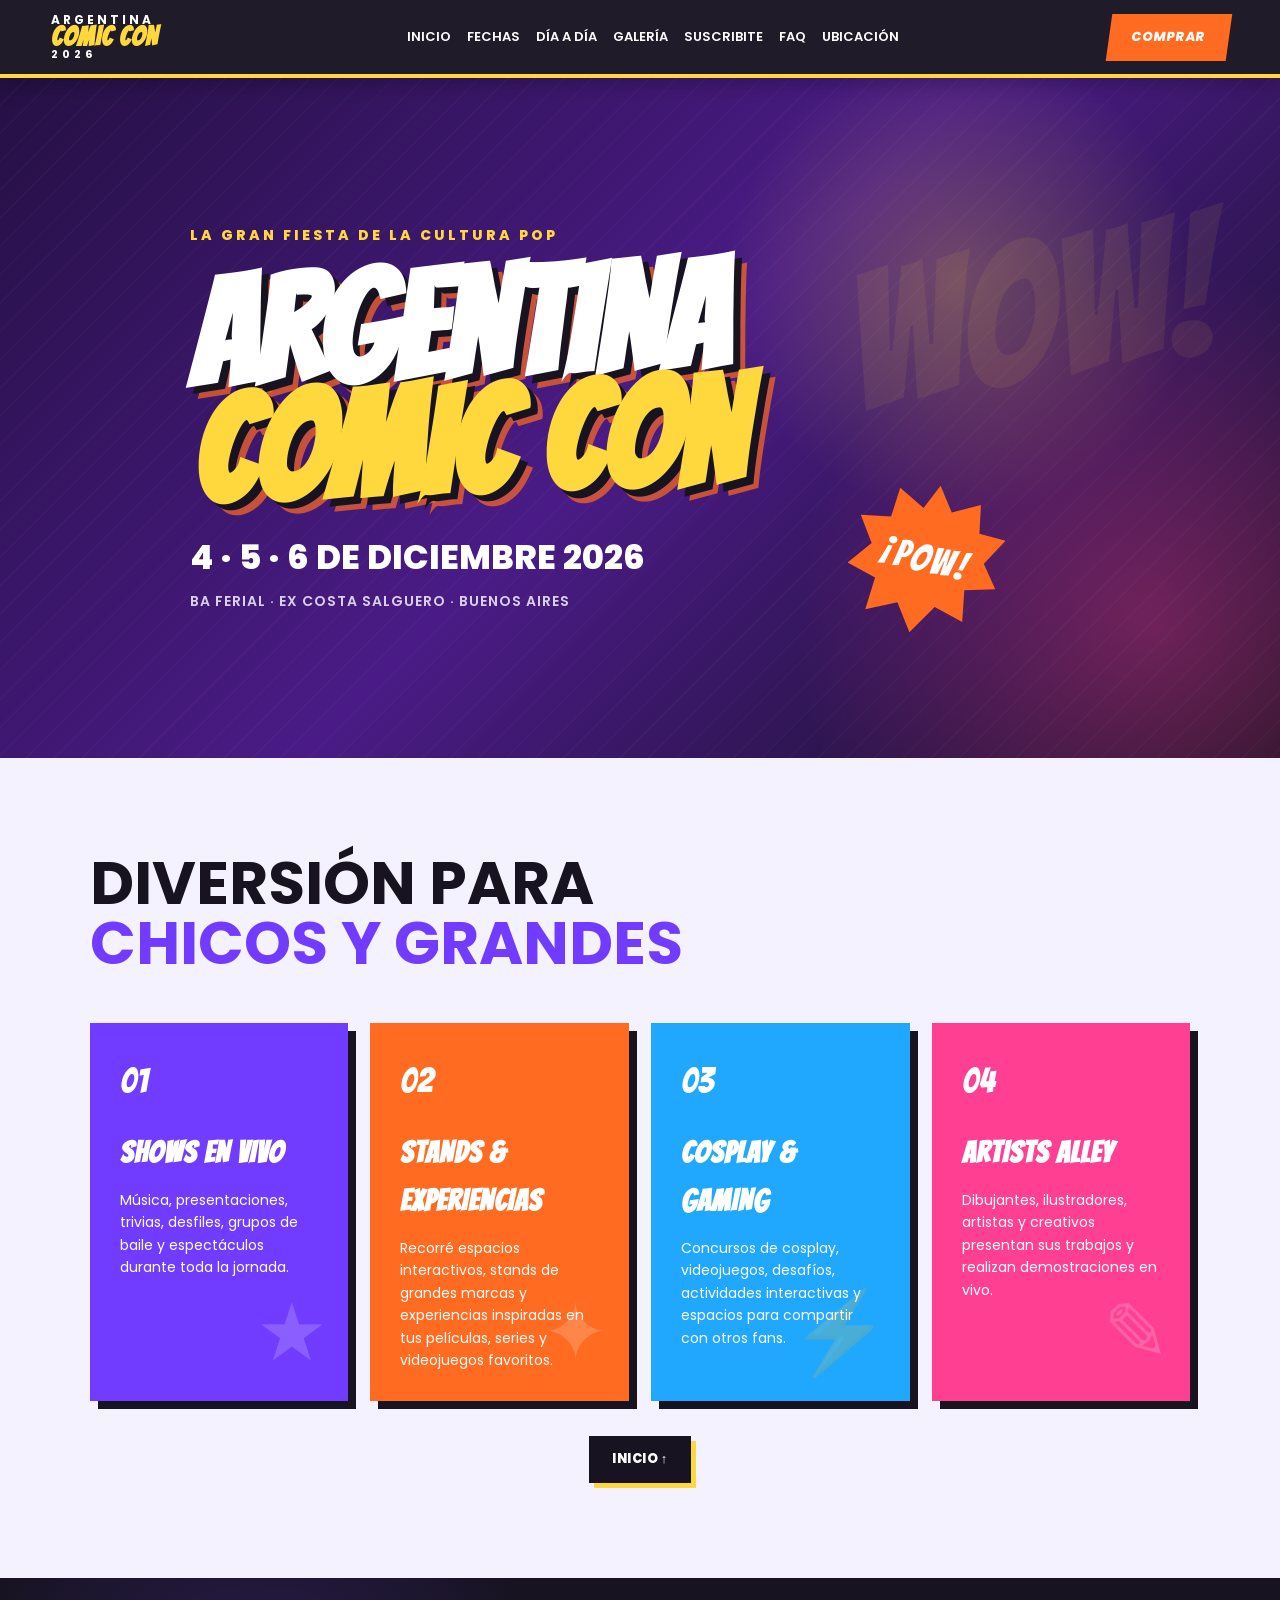
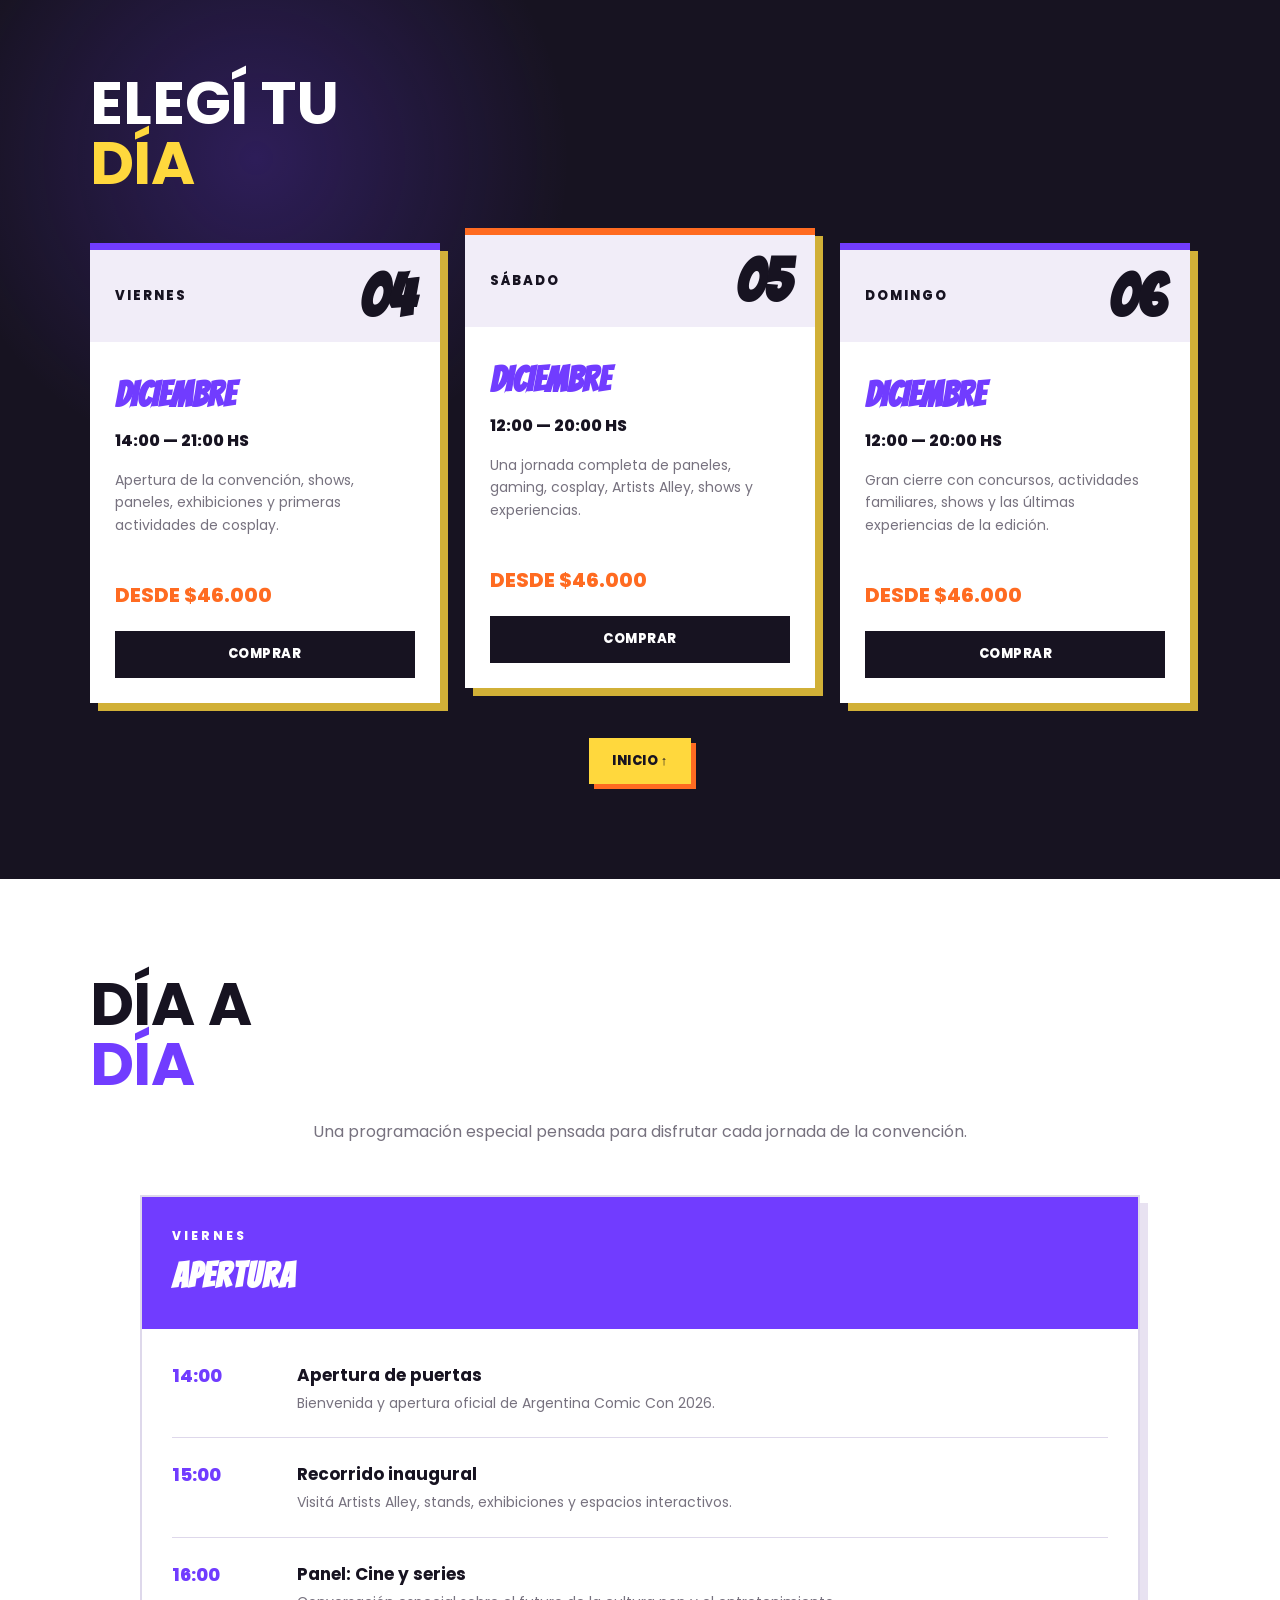
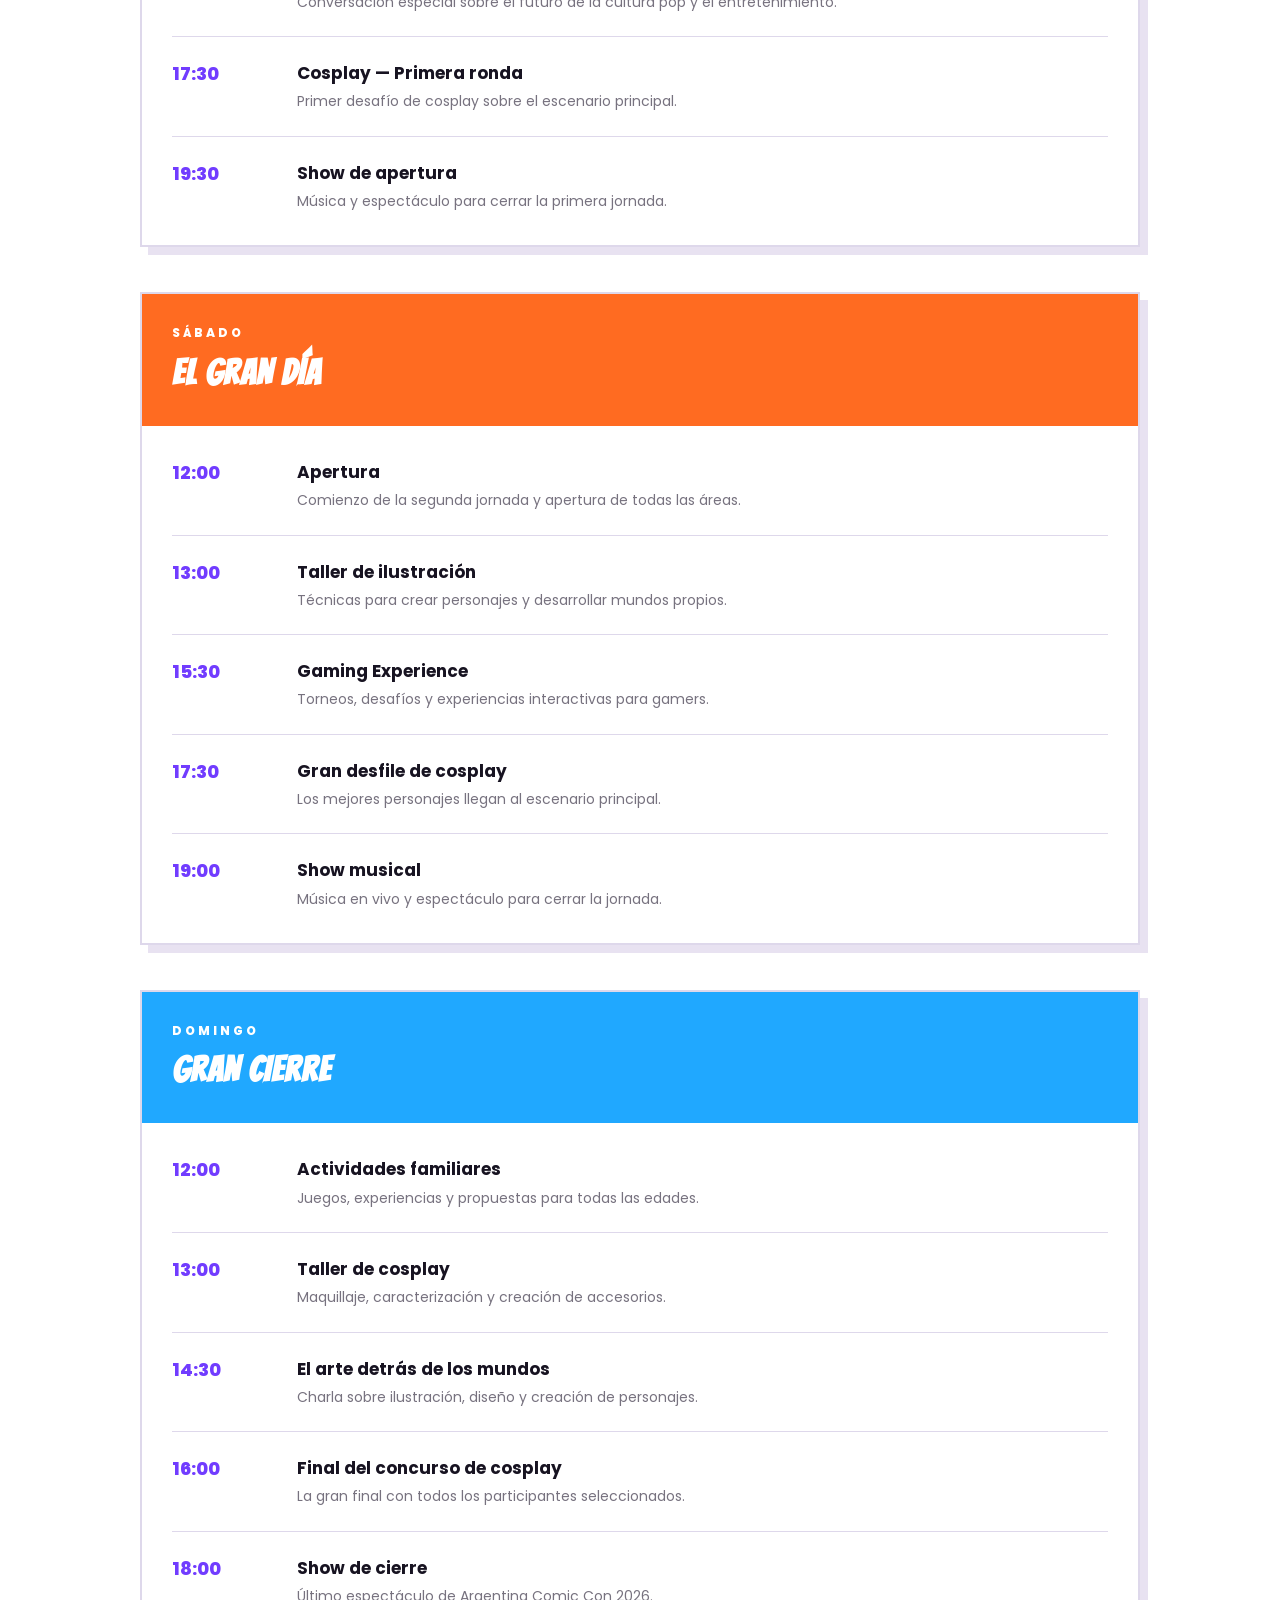
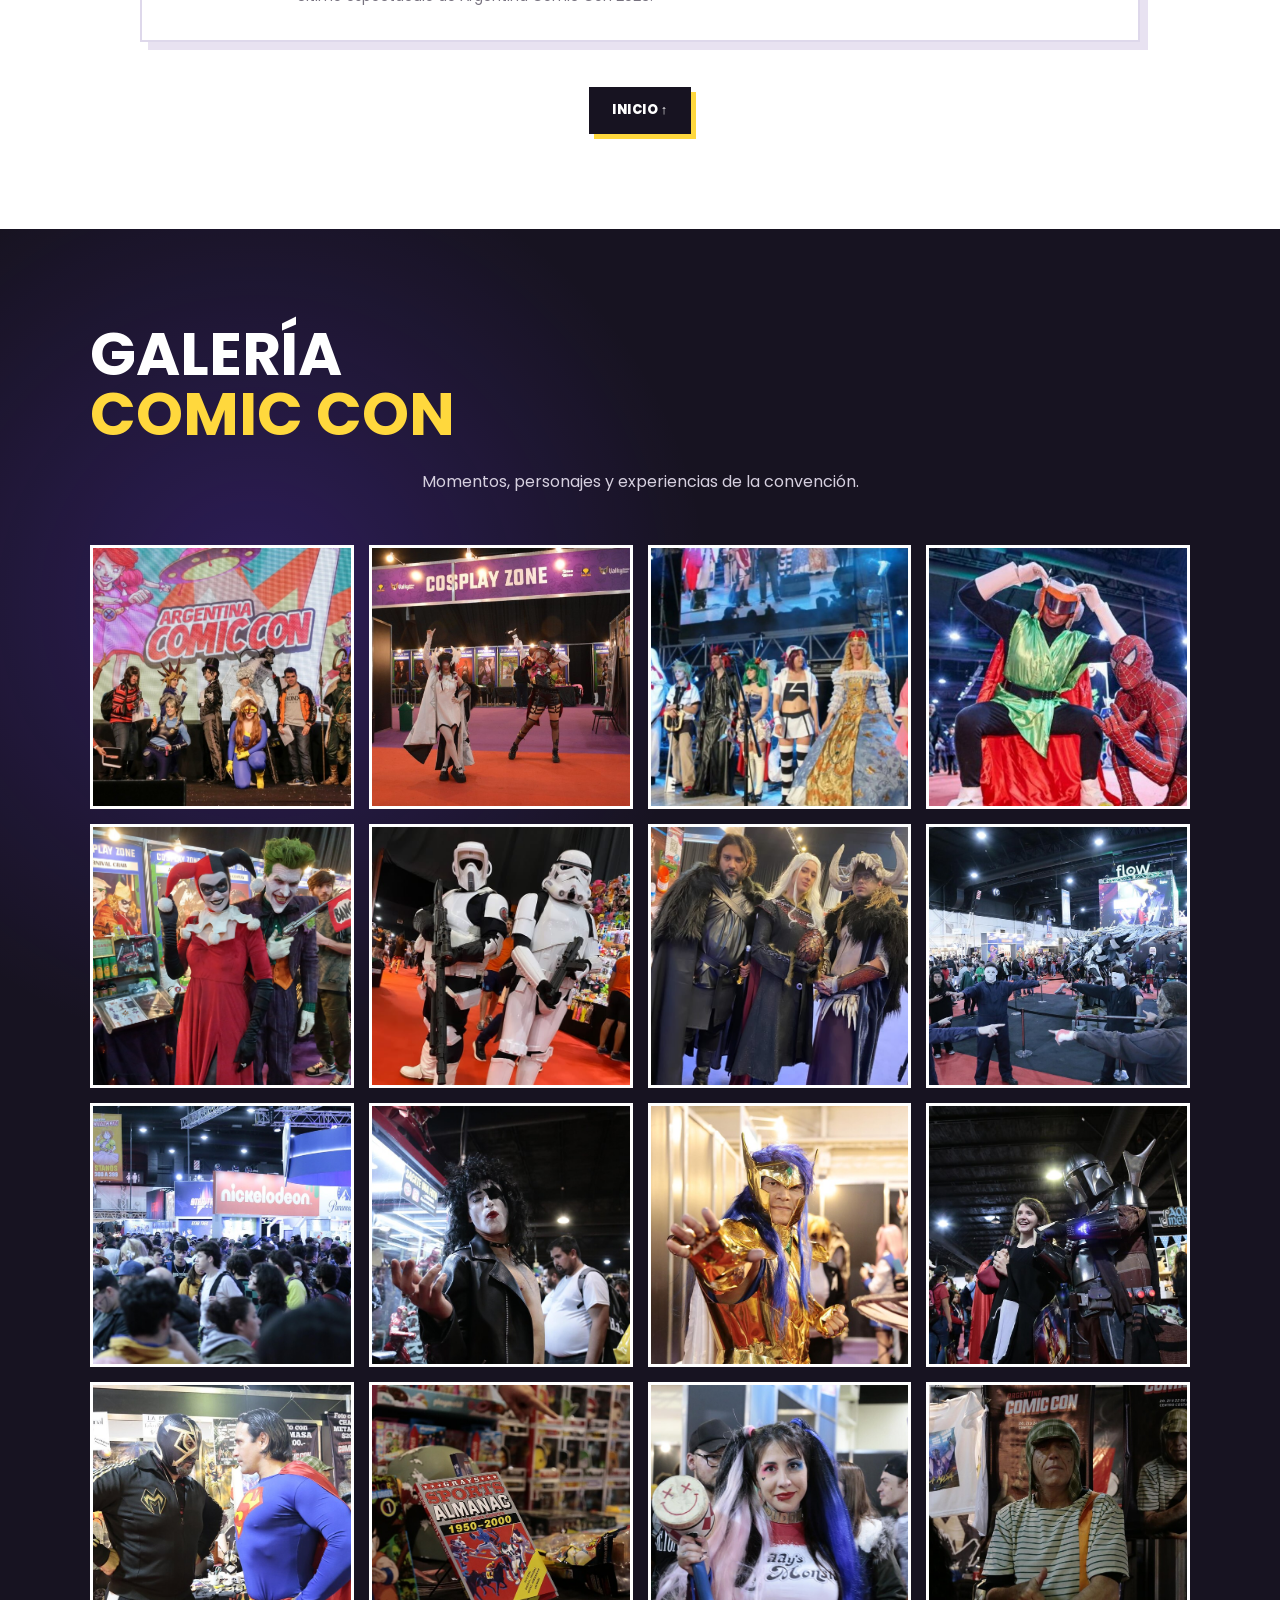
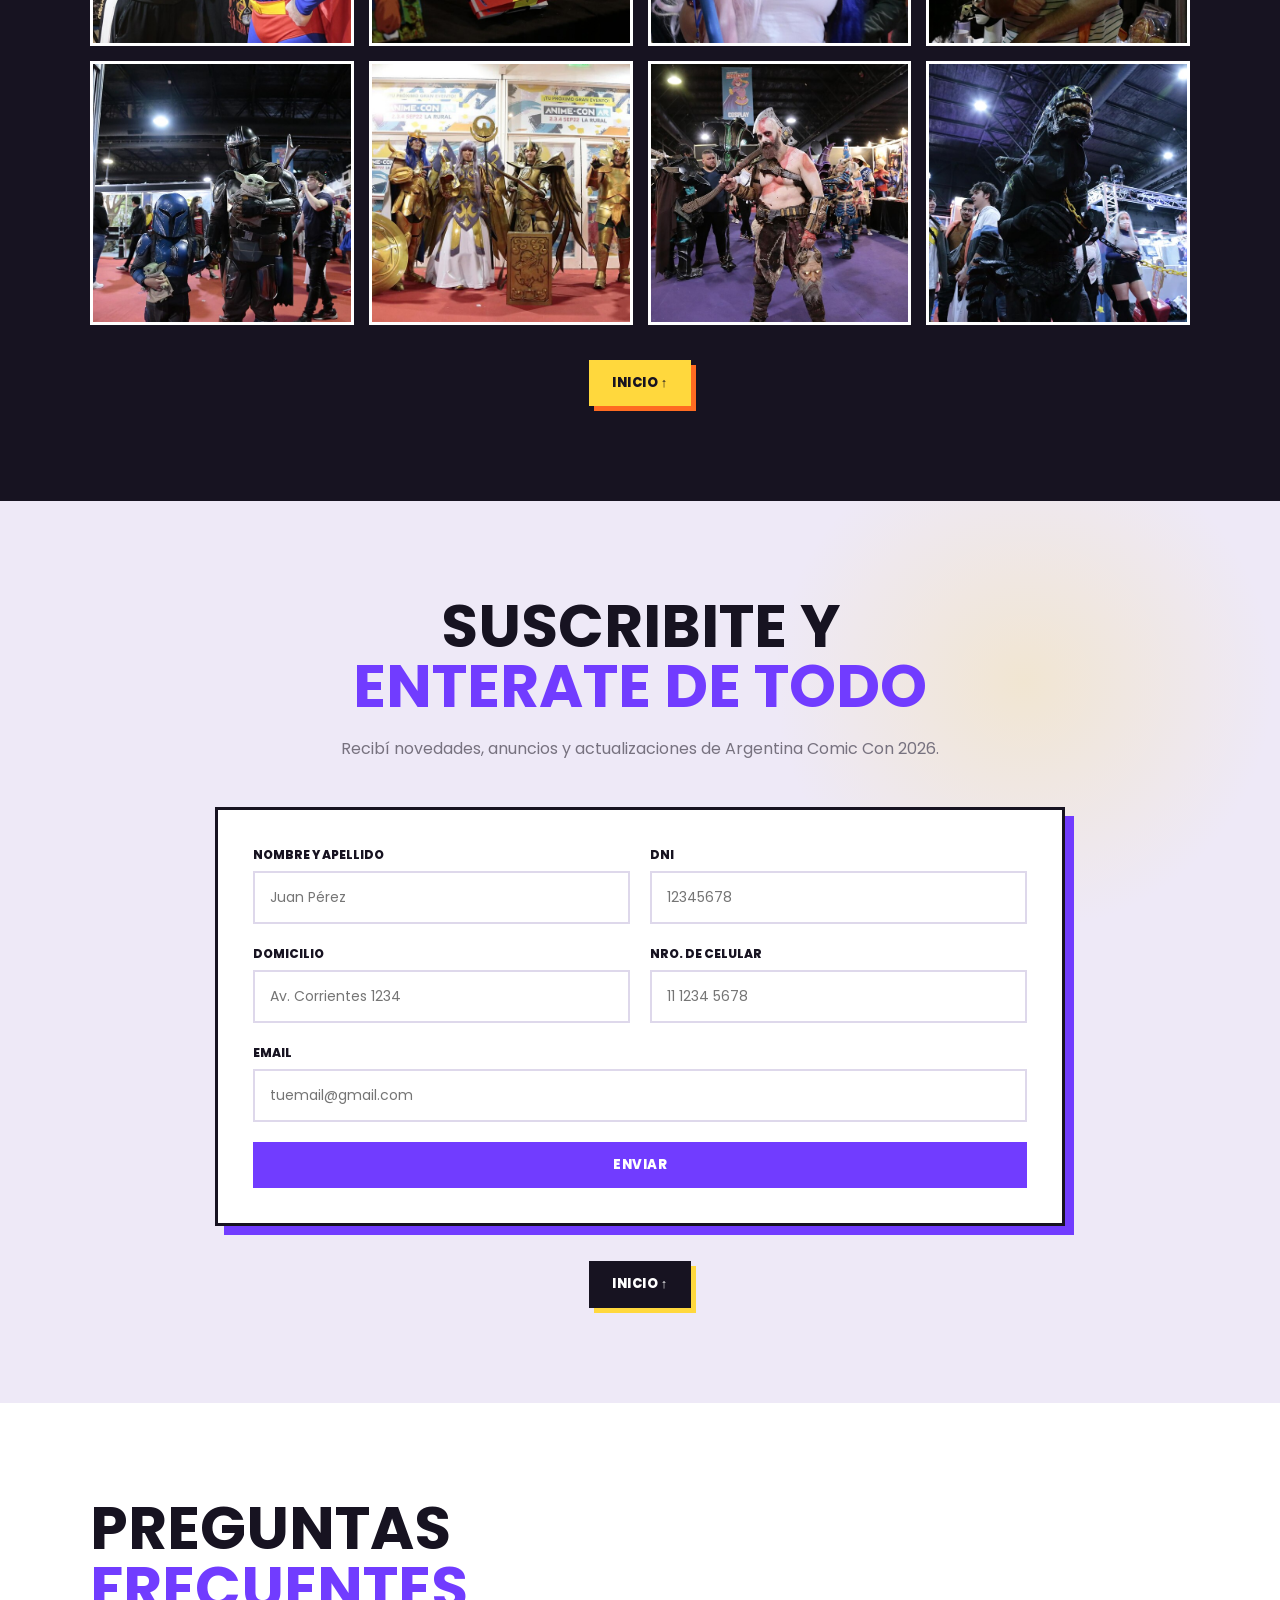
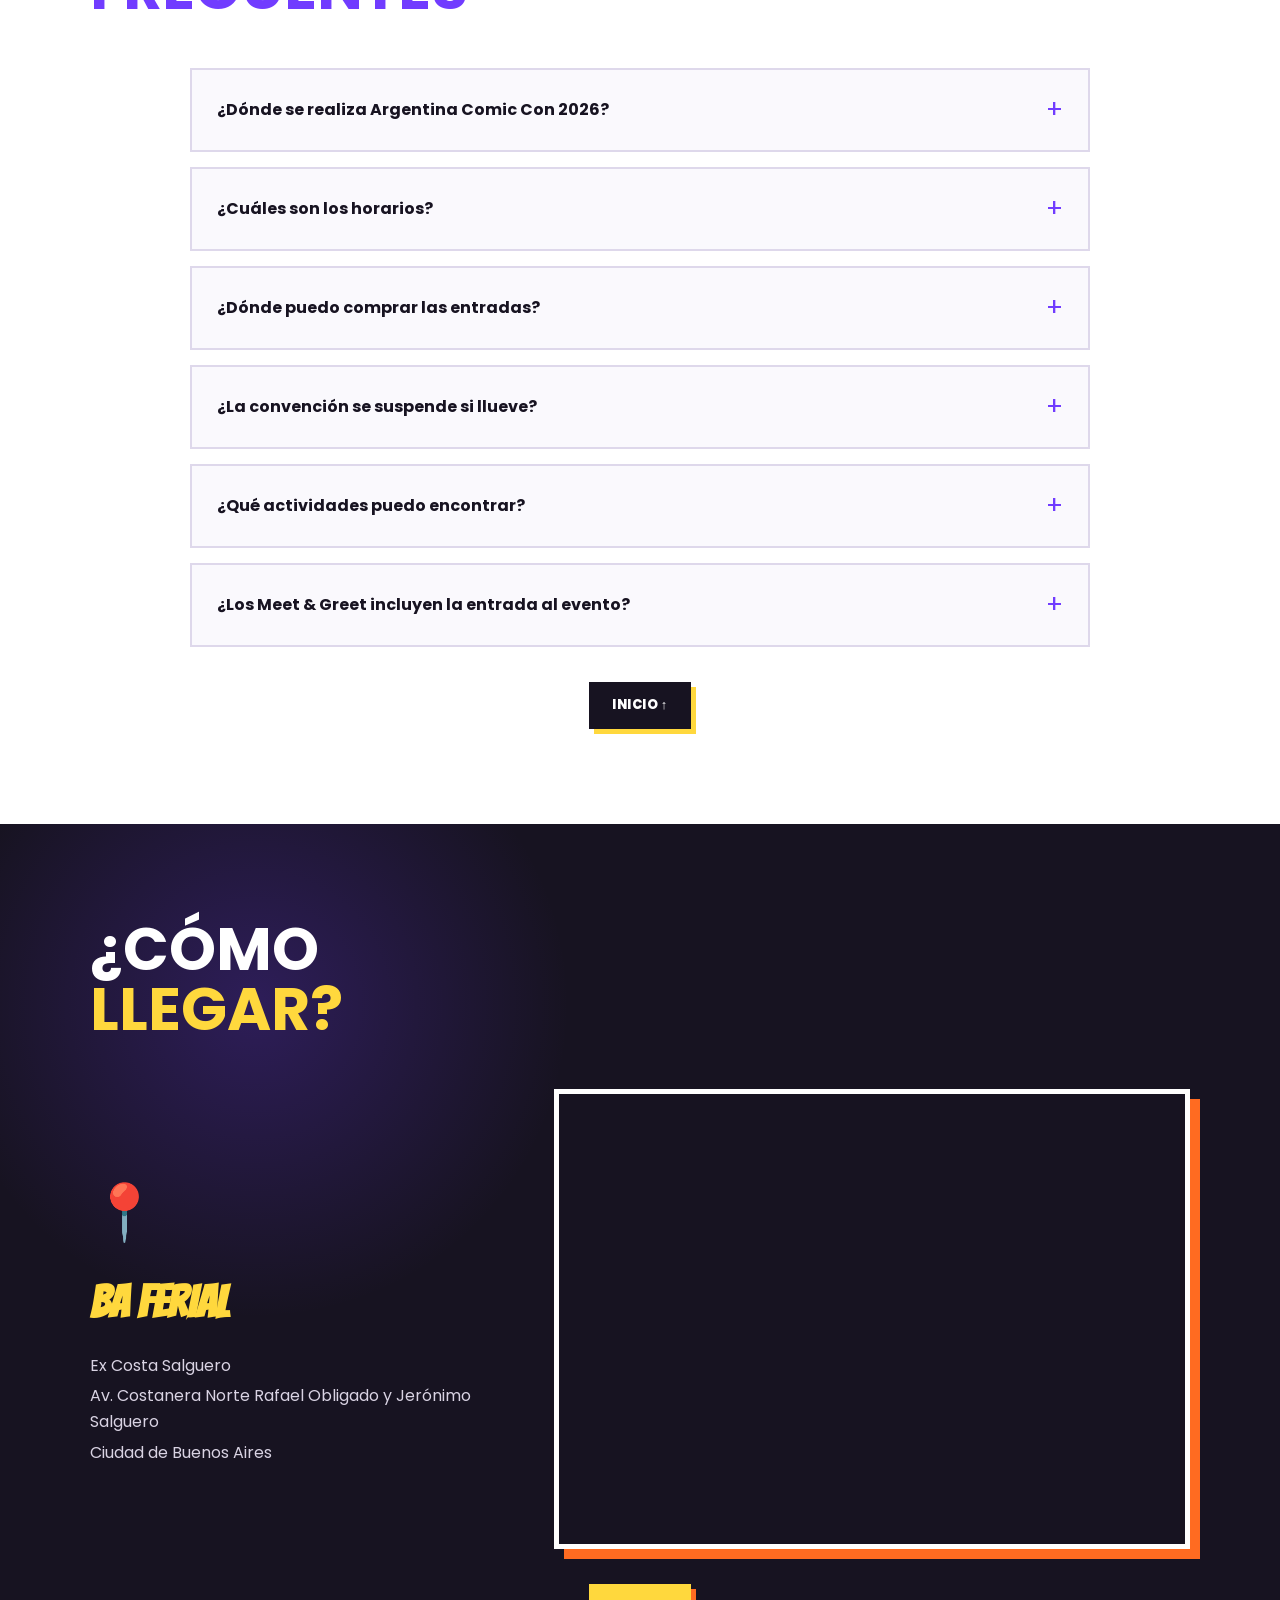
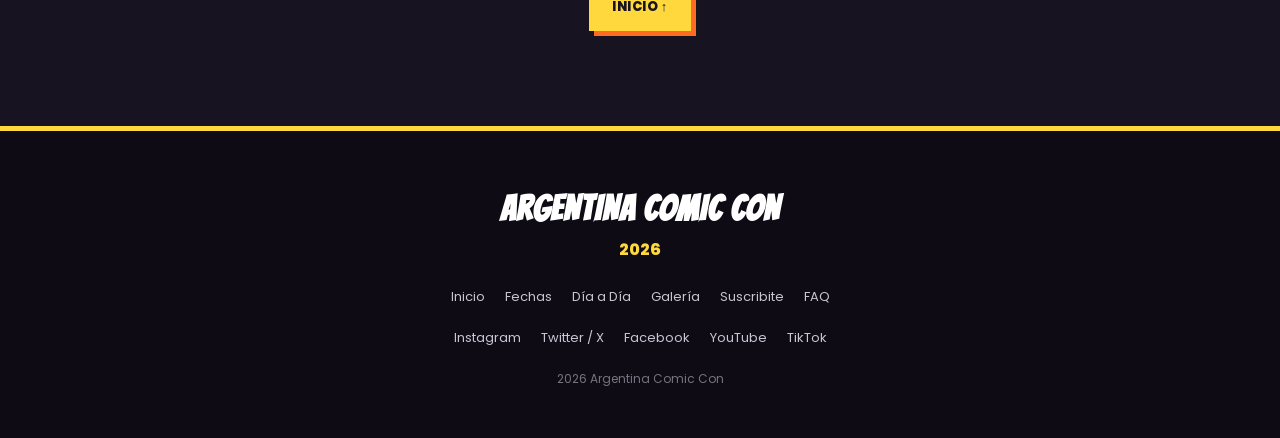
==== index.html @ 3ba5cd84 "parcial1cd2026" ====
<!DOCTYPE html>
<html lang="es">
<head>
    <meta charset="UTF-8">
    <meta name="viewport" content="width=device-width, initial-scale=1.0">

    <title>Argentina Comic Con 2026</title>

    <link rel="preconnect" href="https://fonts.googleapis.com">
    <link rel="preconnect" href="https://fonts.gstatic.com" crossorigin>
    <link href="https://fonts.googleapis.com/css2?family=Bangers&family=Poppins:wght@300;400;500;600;700;800&display=swap" rel="stylesheet">

    <link rel="stylesheet" href="style.css">
</head>

<body>

    <header class="header">

        <a href="#inicio" class="logo">
            <span>ARGENTINA</span>
            <strong>COMIC CON</strong>
            <small>2026</small>
        </a>

        <nav class="nav">
            <a href="#inicio">Inicio</a>
            <a href="#fechas">Fechas</a>
            <a href="#dia-a-dia">Día a Día</a>
            <a href="#galeria">Galería</a>
            <a href="#suscribite">Suscribite</a>
            <a href="#faq">FAQ</a>
            <a href="#ubicacion">Ubicación</a>
        </nav>

        <a href="#fechas" class="btn btn-header">COMPRAR</a>

    </header>

    <main>

        <section id="inicio" class="hero">

            <div class="hero-overlay"></div>

            <div class="hero-content">

                <p class="eyebrow">LA GRAN FIESTA DE LA CULTURA POP</p>

                <h1>
                    ARGENTINA
                    <span>COMIC CON</span>
                </h1>

                <p class="hero-date">
                    4 · 5 · 6 DE DICIEMBRE 2026
                </p>

                <p class="hero-location">
                    BA FERIAL · EX COSTA SALGUERO · BUENOS AIRES
                </p>

                

            <div class="comic-burst">
                ¡POW!
            </div>

        </section>


        <section id="informacion" class="intro section">

            <div class="section-title">


                <h2>
                    DIVERSIÓN PARA
                    <strong>CHICOS Y GRANDES</strong>
                </h2>

            </div>

            <div class="intro-grid">

                <article class="info-card card-purple">

                    <div class="card-number">01</div>

                    <h3>SHOWS EN VIVO</h3>

                    <p>
                        Música, presentaciones, trivias, desfiles,
                        grupos de baile y espectáculos durante toda
                        la jornada.
                    </p>

                    <span class="card-icon">★</span>

                </article>


                <article class="info-card card-orange">

                    <div class="card-number">02</div>

                    <h3>STANDS & EXPERIENCIAS</h3>

                    <p>
                        Recorré espacios interactivos, stands de grandes
                        marcas y experiencias inspiradas en tus películas,
                        series y videojuegos favoritos.
                    </p>

                    <span class="card-icon">✦</span>

                </article>


                <article class="info-card card-blue">

                    <div class="card-number">03</div>

                    <h3>COSPLAY & GAMING</h3>

                    <p>
                        Concursos de cosplay, videojuegos, desafíos,
                        actividades interactivas y espacios para
                        compartir con otros fans.
                    </p>

                    <span class="card-icon">⚡</span>

                </article>


                <article class="info-card card-pink">

                    <div class="card-number">04</div>

                    <h3>ARTISTS ALLEY</h3>

                    <p>
                        Dibujantes, ilustradores, artistas y creativos
                        presentan sus trabajos y realizan demostraciones
                        en vivo.
                    </p>

                    <span class="card-icon">✎</span>

                </article>

            </div>

            <a href="#inicio" class="btn btn-back-top">INICIO ↑</a>

        </section>


        <section id="fechas" class="dates section dark-section">

            <div class="section-title light-title">


                <h2>
                    ELEGÍ TU
                    <strong>DÍA</strong>
                </h2>

            </div>

            <div class="dates-grid">


                <article class="date-card">

                    <div class="date-top">
                        <span>VIERNES</span>
                        <strong>04</strong>
                    </div>

                    <div class="date-content">

                        <h3>DICIEMBRE</h3>

                        <p class="time">
                            14:00 — 21:00 HS
                        </p>

                        <p>
                            Apertura de la convención, shows,
                            paneles, exhibiciones y primeras
                            actividades de cosplay.
                        </p>

                        <span class="price">
                            DESDE $46.000
                        </span>

                        <a href="#" class="btn btn-buy">
                            COMPRAR
                        </a>

                    </div>

                </article>


                <article class="date-card featured-date">

                    <div class="date-top">
                        <span>SÁBADO</span>
                        <strong>05</strong>
                    </div>

                    <div class="date-content">

                        <h3>DICIEMBRE</h3>

                        <p class="time">
                            12:00 — 20:00 HS
                        </p>

                        <p>
                            Una jornada completa de paneles,
                            gaming, cosplay, Artists Alley,
                            shows y experiencias.
                        </p>

                        <span class="price">
                            DESDE $46.000
                        </span>

                        <a href="#" class="btn btn-buy">
                            COMPRAR
                        </a>

                    </div>

                </article>


                <article class="date-card">

                    <div class="date-top">
                        <span>DOMINGO</span>
                        <strong>06</strong>
                    </div>

                    <div class="date-content">

                        <h3>DICIEMBRE</h3>

                        <p class="time">
                            12:00 — 20:00 HS
                        </p>

                        <p>
                            Gran cierre con concursos, actividades
                            familiares, shows y las últimas
                            experiencias de la edición.
                        </p>

                        <span class="price">
                            DESDE $46.000
                        </span>

                        <a href="#" class="btn btn-buy">
                            COMPRAR
                        </a>

                    </div>

                </article>

            </div>

            <a href="#inicio" class="btn btn-back-top">INICIO ↑</a>

        </section>


        <section id="dia-a-dia" class="schedule section">

            <div class="section-title">



                <h2>
                    DÍA A
                    <strong>DÍA</strong>
                </h2>

            </div>

            <p class="section-intro">
                Una programación especial pensada para disfrutar
                cada jornada de la convención.
            </p>

            <div class="schedule-list">



                <article class="schedule-day">

                    <div class="day-heading purple">


                        <div>
                            <small>VIERNES</small>
                            <h3>APERTURA</h3>
                        </div>

                    </div>

                    <div class="events">

                        <div class="event">
                            <time>14:00</time>
                            <div>
                                <h4>Apertura de puertas</h4>
                                <p>
                                    Bienvenida y apertura oficial
                                    de Argentina Comic Con 2026.
                                </p>
                            </div>
                        </div>

                        <div class="event">
                            <time>15:00</time>
                            <div>
                                <h4>Recorrido inaugural</h4>
                                <p>
                                    Visitá Artists Alley, stands,
                                    exhibiciones y espacios interactivos.
                                </p>
                            </div>
                        </div>

                        <div class="event">
                            <time>16:00</time>
                            <div>
                                <h4>Panel: Cine y series</h4>
                                <p>
                                    Conversación especial sobre el futuro
                                    de la cultura pop y el entretenimiento.
                                </p>
                            </div>
                        </div>

                        <div class="event">
                            <time>17:30</time>
                            <div>
                                <h4>Cosplay — Primera ronda</h4>
                                <p>
                                    Primer desafío de cosplay
                                    sobre el escenario principal.
                                </p>
                            </div>
                        </div>

                        <div class="event">
                            <time>19:30</time>
                            <div>
                                <h4>Show de apertura</h4>
                                <p>
                                    Música y espectáculo para cerrar
                                    la primera jornada.
                                </p>
                            </div>
                        </div>

                    </div>

                </article>


                <article class="schedule-day">

                    <div class="day-heading orange">


                        <div>
                            <small>SÁBADO</small>
                            <h3>EL GRAN DÍA</h3>
                        </div>

                    </div>

                    <div class="events">

                        <div class="event">
                            <time>12:00</time>
                            <div>
                                <h4>Apertura</h4>
                                <p>
                                    Comienzo de la segunda jornada
                                    y apertura de todas las áreas.
                                </p>
                            </div>
                        </div>

                        <div class="event">
                            <time>13:00</time>
                            <div>
                                <h4>Taller de ilustración</h4>
                                <p>
                                    Técnicas para crear personajes
                                    y desarrollar mundos propios.
                                </p>
                            </div>
                        </div>

                        <div class="event">
                            <time>15:30</time>
                            <div>
                                <h4>Gaming Experience</h4>
                                <p>
                                    Torneos, desafíos y experiencias
                                    interactivas para gamers.
                                </p>
                            </div>
                        </div>

                        <div class="event">
                            <time>17:30</time>
                            <div>
                                <h4>Gran desfile de cosplay</h4>
                                <p>
                                    Los mejores personajes llegan
                                    al escenario principal.
                                </p>
                            </div>
                        </div>

                        <div class="event">
                            <time>19:00</time>
                            <div>
                                <h4>Show musical</h4>
                                <p>
                                    Música en vivo y espectáculo
                                    para cerrar la jornada.
                                </p>
                            </div>
                        </div>

                    </div>

                </article>



                <article class="schedule-day">

                    <div class="day-heading blue">


                        <div>
                            <small>DOMINGO</small>
                            <h3>GRAN CIERRE</h3>
                        </div>

                    </div>

                    <div class="events">

                        <div class="event">
                            <time>12:00</time>
                            <div>
                                <h4>Actividades familiares</h4>
                                <p>
                                    Juegos, experiencias y propuestas
                                    para todas las edades.
                                </p>
                            </div>
                        </div>

                        <div class="event">
                            <time>13:00</time>
                            <div>
                                <h4>Taller de cosplay</h4>
                                <p>
                                    Maquillaje, caracterización y
                                    creación de accesorios.
                                </p>
                            </div>
                        </div>

                        <div class="event">
                            <time>14:30</time>
                            <div>
                                <h4>El arte detrás de los mundos</h4>
                                <p>
                                    Charla sobre ilustración,
                                    diseño y creación de personajes.
                                </p>
                            </div>
                        </div>

                        <div class="event">
                            <time>16:00</time>
                            <div>
                                <h4>Final del concurso de cosplay</h4>
                                <p>
                                    La gran final con todos los
                                    participantes seleccionados.
                                </p>
                            </div>
                        </div>

                        <div class="event">
                            <time>18:00</time>
                            <div>
                                <h4>Show de cierre</h4>
                                <p>
                                    Último espectáculo de Argentina
                                    Comic Con 2026.
                                </p>
                            </div>
                        </div>

                    </div>

                </article>

            </div>

            <a href="#inicio" class="btn btn-back-top">INICIO ↑</a>

        </section>


        <section id="galeria" class="gallery section dark-section">

            <div class="section-title light-title">


                <h2>
                    GALERÍA
                    <strong>COMIC CON</strong>
                </h2>

            </div>

            <p class="section-intro light-text">
                Momentos, personajes y experiencias de la convención.
            </p>

            <div class="gallery-grid">

                <div class="gallery-item">
                    <img src="IMG/1.jpg" alt="Galería Comic Con 01">
                </div>

                <div class="gallery-item">
                    <img src="IMG/2.jpg" alt="Galería Comic Con 02">
                    
                </div>

                <div class="gallery-item">
                    <img src="IMG/3.png" alt="Galería Comic Con 03">
                    
                </div>

                <div class="gallery-item">
                    <img src="IMG/4.jpg" alt="Galería Comic Con 04">
                    
                </div>

                <div class="gallery-item">
                    <img src="IMG/6.jpg" alt="Galería Comic Con 05">
                    
                </div>

                <div class="gallery-item">
                    <img src="IMG/7.jpg" alt="Galería Comic Con 06">
                    
                </div>

                <div class="gallery-item">
                    <img src="IMG/8.jpg" alt="Galería Comic Con 07">
                    
                </div>

                <div class="gallery-item">
                    <img src="IMG/9.jpg" alt="Galería Comic Con 08">
                    
                </div>

                <div class="gallery-item">
                    <img src="IMG/11.jpg" alt="Galería Comic Con 09">
                    
                </div>

                <div class="gallery-item">
                    <img src="IMG/12.jpg" alt="Galería Comic Con 10">
                    
                </div>

                <div class="gallery-item">
                    <img src="IMG/13.jpg" alt="Galería Comic Con 11">
                    
                </div>

                <div class="gallery-item">
                    <img src="IMG/14.jpg" alt="Galería Comic Con 12">
                    
                </div>

                <div class="gallery-item">
                    <img src="IMG/15.jpg" alt="Galería Comic Con 13">
                    
                </div>

                <div class="gallery-item">
                    <img src="IMG/16.jpg" alt="Galería Comic Con 14">
                    
                </div>

                <div class="gallery-item">
                    <img src="IMG/17.jpg" alt="Galería Comic Con 15">
                    
                </div>

                <div class="gallery-item">
                    <img src="IMG/18.jpg" alt="Galería Comic Con 16">
                    
                </div>

                <div class="gallery-item">
                    <img src="IMG/19.jpg" alt="Galería Comic Con 17">
                    
                </div>

                <div class="gallery-item">
                    <img src="IMG/27.jpg" alt="Galería Comic Con 18">
                    
                </div>

                <div class="gallery-item">
                    <img src="IMG/26.jpg" alt="Galería Comic Con 19">
                    
                </div>

                <div class="gallery-item">
                    <img src="IMG/24.jpg" alt="Galería Comic Con 20">
                    
                </div>

            </div>

            <a href="#inicio" class="btn btn-back-top">INICIO ↑</a>

        </section>


        <section id="suscribite" class="subscribe section">

            <div class="subscribe-content">

                <div class="section-title">



                    <h2>
                        SUSCRIBITE Y
                        <strong>ENTERATE DE TODO</strong>
                    </h2>

                </div>

                <p>
                    Recibí novedades, anuncios y actualizaciones
                    de Argentina Comic Con 2026.
                </p>

            </div>


            <form class="subscribe-form">

                <div class="form-group">
                    <label for="nombre">Nombre y apellido</label>
                    <input
                        type="text"
                        id="nombre"
                        name="nombre"
                        placeholder="Juan Pérez"
                    >
                </div>

                <div class="form-group">
                    <label for="dni">DNI</label>
                    <input
                        type="text"
                        id="dni"
                        name="dni"
                        placeholder="12345678"
                    >
                </div>

                <div class="form-group">
                    <label for="domicilio">Domicilio</label>
                    <input
                        type="text"
                        id="domicilio"
                        name="domicilio"
                        placeholder="Av. Corrientes 1234"
                    >
                </div>

                <div class="form-group">
                    <label for="celular">Nro. de celular</label>
                    <input
                        type="tel"
                        id="celular"
                        name="celular"
                        placeholder="11 1234 5678"
                    >
                </div>

                <div class="form-group full-width">
                    <label for="email">Email</label>
                    <input
                        type="email"
                        id="email"
                        name="email"
                        placeholder="tuemail@gmail.com"
                    >
                </div>

                <button type="submit" class="btn btn-submit">
                    ENVIAR
                </button>

            </form>

            <a href="#inicio" class="btn btn-back-top">INICIO ↑</a>

        </section>


        <section id="faq" class="faq section">

            <div class="section-title">



                <h2>
                    PREGUNTAS
                    <strong>FRECUENTES</strong>
                </h2>

            </div>

            <div class="faq-list">

                <details>
                    <summary>
                        ¿Dónde se realiza Argentina Comic Con 2026?
                        <span>+</span>
                    </summary>

                    <p>
                        La convención se realiza en BA Ferial,
                        ex Costa Salguero, en la Ciudad de Buenos Aires.
                    </p>
                </details>


                <details>
                    <summary>
                        ¿Cuáles son los horarios?
                        <span>+</span>
                    </summary>

                    <p>
                        El viernes 4 de diciembre el evento funciona
                        de 14:00 a 21:00 hs. El sábado 5 y domingo 6
                        funciona de 12:00 a 20:00 hs.
                    </p>
                </details>


                <details>
                    <summary>
                        ¿Dónde puedo comprar las entradas?
                        <span>+</span>
                    </summary>

                    <p>
                        Las entradas se comercializan a través del
                        sistema oficial de venta indicado por la
                        organización del evento.
                    </p>
                </details>


                <details>
                    <summary>
                        ¿La convención se suspende si llueve?
                        <span>+</span>
                    </summary>

                    <p>
                        No. La organización informa que el evento
                        no se cancela por lluvia.
                    </p>
                </details>


                <details>
                    <summary>
                        ¿Qué actividades puedo encontrar?
                        <span>+</span>
                    </summary>

                    <p>
                        Hay shows, paneles, talleres, videojuegos,
                        cosplay, exhibiciones, experiencias interactivas,
                        Artists Alley, Meet & Greets y propuestas
                        gastronómicas, entre otras actividades.
                    </p>
                </details>


                <details>
                    <summary>
                        ¿Los Meet & Greet incluyen la entrada al evento?
                        <span>+</span>
                    </summary>

                    <p>
                        No. Los pases Meet & Greet y las entradas
                        generales de la convención son productos
                        diferentes.
                    </p>
                </details>

            </div>

            <a href="#inicio" class="btn btn-back-top">INICIO ↑</a>

        </section>



        <section id="ubicacion" class="location section dark-section">

            <div class="section-title light-title">


                <h2>
                    ¿CÓMO
                    <strong>LLEGAR?</strong>
                </h2>

            </div>

            <div class="location-grid">

                <div class="location-info">

                    <div class="location-icon">
                        📍
                    </div>

                    <h3>BA FERIAL</h3>

                    <p>
                        Ex Costa Salguero
                    </p>

                    <p>
                        Av. Costanera Norte Rafael Obligado
                        y Jerónimo Salguero
                    </p>

                    <p>
                        Ciudad de Buenos Aires
                    </p>

                </div>


                <div class="map-container">


                    <iframe
                        src="https://www.google.com/maps?q=Centro%20Costa%20Salguero%20Buenos%20Aires&output=embed"
                        width="100%"
                        height="450"
                        style="border:0;"
                        loading="lazy"
                        title="Mapa BA Ferial">
                    </iframe>

                </div>

            </div>

            <a href="#inicio" class="btn btn-back-top">INICIO ↑</a>

        </section>

    </main>


    <footer class="footer">

        <div class="footer-logo">
            <strong>ARGENTINA COMIC CON</strong>
            <span>2026</span>
        </div>

        <div class="footer-links">

            <a href="#inicio">Inicio</a>
            <a href="#fechas">Fechas</a>
            <a href="#dia-a-dia">Día a Día</a>
            <a href="#galeria">Galería</a>
            <a href="#suscribite">Suscribite</a>
            <a href="#faq">FAQ</a>

        </div>

        <div class="socials">

            <a href="https://www.instagram.com/argcomiccon/?hl=es">Instagram</a>
            <a href="https://x.com/ArgComicCon">Twitter / X</a>
            <a href="https://www.facebook.com/argcomiccon/?locale=es_LA">Facebook</a>
            <a href="https://www.youtube.com/@ArgComicCon">YouTube</a>
            <a href="https://www.tiktok.com/@argcomiccon">TikTok</a>

        </div>

        <p class="copyright">
            2026 Argentina Comic Con 
        </p>

    </footer>

</body>
</html>
---- style.css ----
* {
    margin: 0;
    padding: 0;
    box-sizing: border-box;
}

html {
    overflow-x: hidden;
    scroll-behavior: smooth;
}

body {
    overflow-x: hidden;
    font-family: "Poppins", sans-serif;
    background: #f5f2ff;
    color: #171321;
    line-height: 1.6;
}

img {
    max-width: 100%;
    display: block;
}

a {
    text-decoration: none;
    color: inherit;
}

button,
input {
    font-family: inherit;
}




:root {
    --purple: #713cff;
    --dark-purple: #241044;
    --orange: #ff6b21;
    --yellow: #ffd83d;
    --blue: #20a8ff;
    --pink: #ff3f91;
    --dark: #171321;
    --white: #ffffff;
    --light: #f5f2ff;
    --gray: #77727f;
    --border: #ded8eb;
}




.header {
    position: sticky;
    top: 0;
    z-index: 1000;

    width: 100%;
    min-height: 78px;

    display: flex;
    align-items: center;
    justify-content: space-between;
    gap: 18px;
    flex-wrap: nowrap;

    padding: 12px 4%;

    background: rgba(23, 19, 33, 0.96);
    color: var(--white);

    border-bottom: 4px solid var(--yellow);
    box-shadow: 0 5px 20px rgba(0, 0, 0, 0.25);
}




.logo {
    flex: 0 0 auto;
    display: flex;
    flex-direction: column;
    line-height: 0.9;
    min-width: 145px;
}

.logo span {
    font-size: 12px;
    font-weight: 700;
    letter-spacing: 3px;
}

.logo strong {
    font-family: "Bangers", cursive;
    font-size: 27px;
    letter-spacing: 1px;
    color: var(--yellow);
}

.logo small {
    font-size: 11px;
    font-weight: 700;
    letter-spacing: 4px;
}




.nav {
    flex: 1 1 auto;
    min-width: 0;
    display: flex;
    align-items: center;
    justify-content: center;
    gap: clamp(10px, 1.25vw, 22px);
    flex-wrap: nowrap;
}

.nav a {
    position: relative;

    font-size: 13px;
    font-weight: 600;
    text-transform: uppercase;

    transition: 0.25s ease;
}

.nav a::after {
    content: "";
    position: absolute;
    left: 0;
    bottom: -6px;

    width: 0;
    height: 3px;

    background: var(--yellow);

    transition: 0.25s ease;
}

.nav a:hover {
    color: var(--yellow);
}

.nav a:hover::after {
    width: 100%;
}




.btn {
    display: inline-flex;
    align-items: center;
    justify-content: center;

    padding: 13px 23px;

    border: none;
    cursor: pointer;

    font-size: 13px;
    font-weight: 800;
    letter-spacing: 0.5px;

    text-transform: uppercase;

    transition: 0.25s ease;
}

.btn-header {
    flex: 0 0 auto;
    white-space: nowrap;
    background: var(--orange);
    color: white;

    transform: skew(-8deg);
}

.btn-header:hover {
    background: var(--yellow);
    color: var(--dark);
    transform: skew(-8deg) translateY(-3px);
}

.btn-primary {
    background: var(--yellow);
    color: var(--dark);
    box-shadow: 5px 5px 0 var(--dark);
}

.btn-primary:hover {
    transform: translate(-3px, -3px);
    box-shadow: 8px 8px 0 var(--dark);
}

.btn-secondary {
    background: transparent;
    color: white;
    border: 2px solid white;
}

.btn-secondary:hover {
    background: white;
    color: var(--dark);
}




.hero {
    position: relative;
    min-height: 680px;

    display: flex;
    align-items: center;

    overflow: hidden;

    background:
        radial-gradient(circle at 75% 30%, rgba(255, 216, 61, 0.25), transparent 22%),
        radial-gradient(circle at 90% 80%, rgba(255, 63, 145, 0.35), transparent 28%),
        linear-gradient(135deg, #251044 0%, #4a1b86 50%, #151022 100%);
}

.hero::before {
    content: "WOW!";
    position: absolute;
    right: 5%;
    top: 12%;

    font-family: "Bangers", cursive;
    font-size: clamp(90px, 15vw, 230px);

    color: rgba(255, 216, 61, 0.08);

    transform: rotate(-10deg);
}

.hero-overlay {
    position: absolute;
    inset: 0;

    background:
        repeating-linear-gradient(
            135deg,
            transparent,
            transparent 18px,
            rgba(255, 255, 255, 0.025) 19px,
            rgba(255, 255, 255, 0.025) 20px
        );
}

.hero-content {
    position: relative;
    z-index: 2;

    width: min(900px, 90%);

    margin: 0 auto;
    padding: 90px 0;
}

.eyebrow {
    margin-bottom: 15px;

    color: var(--yellow);

    font-size: 14px;
    font-weight: 800;
    letter-spacing: 3px;
}

.hero h1 {
    font-family: "Bangers", cursive;

    font-size: clamp(75px, 12vw, 150px);
    line-height: 0.78;

    color: white;

    text-shadow:
        7px 7px 0 var(--dark),
        12px 12px 0 rgba(255, 107, 33, 0.7);

    transform: rotate(-2deg);
}

.hero h1 span {
    display: block;
    color: var(--yellow);
}

.hero-date {
    margin-top: 35px;

    font-size: clamp(20px, 3vw, 34px);
    font-weight: 800;

    color: white;
}

.hero-location {
    margin-top: 5px;

    color: #d9d1eb;

    font-size: 14px;
    font-weight: 600;
    letter-spacing: 1px;
}

.hero-buttons {
    display: flex;
    gap: 18px;
    margin-top: 35px;
    flex-wrap: wrap;
}

.comic-burst {
    position: absolute;
    right: 10%;
    bottom: 12%;

    width: 150px;
    height: 150px;

    display: flex;
    align-items: center;
    justify-content: center;

    background: var(--orange);
    color: white;

    font-family: "Bangers", cursive;
    font-size: 38px;
    letter-spacing: 2px;

    clip-path: polygon(
        50% 0%,
        61% 16%,
        79% 7%,
        82% 26%,
        100% 27%,
        89% 45%,
        100% 60%,
        80% 65%,
        83% 86%,
        63% 80%,
        50% 100%,
        38% 82%,
        18% 91%,
        20% 69%,
        0% 63%,
        13% 47%,
        2% 30%,
        22% 27%,
        24% 7%,
        42% 17%
    );

    transform: rotate(12deg);
}




.section {
    padding: 95px 7%;
}
.section {
    scroll-margin-top: 95px;
}

.btn-back-top {
    display: flex;
    width: max-content;
    margin: 35px auto 0;
    background: var(--dark);
    color: var(--white);
    box-shadow: 5px 5px 0 var(--yellow);
}

.btn-back-top:hover {
    background: var(--purple);
    color: var(--white);
    transform: translateY(-3px);
}

.dark-section .btn-back-top {
    background: var(--yellow);
    color: var(--dark);
    box-shadow: 5px 5px 0 var(--orange);
}

.dark-section .btn-back-top:hover {
    background: var(--orange);
    color: var(--white);
}


.section-title {
    margin-bottom: 50px;
}

.section-title > span {
    display: block;

    margin-bottom: 4px;

    color: var(--purple);

    font-size: 13px;
    font-weight: 800;
    letter-spacing: 3px;
}

.section-title h2 {
    font-size: clamp(35px, 5vw, 60px);
    line-height: 1;
    text-transform: uppercase;
}

.section-title h2 strong {
    display: block;
    color: var(--purple);
}

.light-title > span {
    color: var(--yellow);
}

.light-title h2 {
    color: white;
}

.light-title h2 strong {
    color: var(--yellow);
}

.section-intro {
    max-width: 700px;
    margin: -25px auto 50px;

    text-align: center;

    color: var(--gray);
}

.light-text {
    color: #d6d0df;
}




.intro {
    background: var(--light);
}

.intro-grid {
    display: grid;
    grid-template-columns: repeat(4, minmax(0, 1fr));
    gap: 22px;
}

.info-card {
    position: relative;

    min-height: 290px;

    padding: 30px;

    overflow: hidden;

    color: white;

    box-shadow: 8px 8px 0 var(--dark);

    transition: 0.3s ease;
}

.info-card:hover {
    transform: translateY(-8px) rotate(-1deg);
}

.card-purple {
    background: var(--purple);
}

.card-orange {
    background: var(--orange);
}

.card-blue {
    background: var(--blue);
}

.card-pink {
    background: var(--pink);
}

.card-number {
    font-family: "Bangers", cursive;
    font-size: 35px;
}

.info-card h3 {
    margin: 20px 0 12px;

    font-family: "Bangers", cursive;
    font-size: 30px;
    letter-spacing: 1px;
}

.info-card p {
    font-size: 14px;
}

.card-icon {
    position: absolute;
    right: 20px;
    bottom: 5px;

    font-size: 80px;
    opacity: 0.18;
}




.dark-section {
    background:
        radial-gradient(circle at 20% 20%, rgba(113, 60, 255, 0.25), transparent 25%),
        var(--dark);
}

.dates-grid {
    display: grid;
    grid-template-columns: repeat(3, minmax(0, 1fr));
    gap: 25px;
}

.date-card {
    background: white;
    color: var(--dark);

    border-top: 7px solid var(--purple);

    box-shadow: 8px 8px 0 rgba(255, 216, 61, 0.8);

    transition: 0.3s ease;
}

.date-card:hover {
    transform: translateY(-7px);
}

.featured-date {
    transform: translateY(-15px);
    border-top-color: var(--orange);
}

.featured-date:hover {
    transform: translateY(-22px);
}

.date-top {
    display: flex;
    justify-content: space-between;
    align-items: center;

    padding: 22px 25px;

    background: #f1edf8;
}

.date-top span {
    font-size: 13px;
    font-weight: 800;
    letter-spacing: 2px;
}

.date-top strong {
    font-family: "Bangers", cursive;
    font-size: 60px;
    line-height: 0.8;
}

.date-content {
    padding: 25px;
}

.date-content h3 {
    color: var(--purple);

    font-family: "Bangers", cursive;
    font-size: 35px;
}

.time {
    margin: 5px 0 15px;

    font-weight: 800;
}

.date-content > p:not(.time) {
    min-height: 90px;

    color: var(--gray);

    font-size: 14px;
}

.price {
    display: block;

    margin: 20px 0;

    color: var(--orange);

    font-size: 20px;
    font-weight: 800;
}

.btn-buy {
    width: 100%;

    background: var(--dark);
    color: white;
}

.btn-buy:hover {
    background: var(--purple);
}




.schedule {
    background: white;
}

.schedule-list {
    max-width: 1000px;
    margin: auto;
}

.schedule-day {
    margin-bottom: 45px;

    border: 2px solid var(--border);

    background: white;

    box-shadow: 8px 8px 0 #e8e2f1;
}

.day-heading {
    display: flex;
    align-items: center;
    gap: 25px;

    padding: 25px 30px;

    color: white;
}

.day-heading span {
    font-family: "Bangers", cursive;
    font-size: 70px;
    line-height: 0.8;
}

.day-heading small {
    font-size: 12px;
    font-weight: 800;
    letter-spacing: 3px;
}

.day-heading h3 {
    font-family: "Bangers", cursive;
    font-size: 35px;
    letter-spacing: 1px;
}

.day-heading.purple {
    background: var(--purple);
}

.day-heading.orange {
    background: var(--orange);
}

.day-heading.blue {
    background: var(--blue);
}

.events {
    padding: 10px 30px;
}

.event {
    display: grid;
    grid-template-columns: 100px 1fr;
    gap: 25px;

    padding: 23px 0;

    border-bottom: 1px solid var(--border);
}

.event:last-child {
    border-bottom: none;
}

.event time {
    color: var(--purple);

    font-size: 18px;
    font-weight: 800;
}

.event h4 {
    margin-bottom: 3px;

    font-size: 17px;
}

.event p {
    color: var(--gray);
    font-size: 14px;
}

.academic-note {
    max-width: 1000px;
    margin: 35px auto 0;

    color: var(--gray);

    font-size: 12px;
    font-style: italic;
    text-align: center;
}




.gallery {
    overflow: hidden;
}

.gallery-grid {
    display: grid;
    grid-template-columns: repeat(4, minmax(0, 1fr));
    gap: 15px;
}

.gallery-item {
    position: relative;

    aspect-ratio: 1 / 1;

    overflow: hidden;

    background: #312b3b;

    border: 3px solid white;

    transition: 0.3s ease;
}

.gallery-item img {
    width: 100%;
    height: 100%;

    object-fit: cover;

    transition: 0.4s ease;
}

.gallery-item:hover img {
    transform: scale(1.1);
}

.gallery-item:hover {
    transform: rotate(-2deg);
}

.gallery-item span {
    position: absolute;
    right: 8px;
    bottom: 5px;

    font-family: "Bangers", cursive;
    font-size: 25px;

    color: white;

    text-shadow: 2px 2px 0 var(--dark);
}




.subscribe {
    background:
        radial-gradient(circle at 80% 20%, rgba(255, 216, 61, 0.2), transparent 20%),
        #eee9f7;
}

.subscribe-content {
    max-width: 850px;
    margin: auto;
    text-align: center;
}

.subscribe-content .section-title {
    margin-bottom: 20px;
}

.subscribe-content p {
    color: var(--gray);
}

.subscribe-form {
    max-width: 850px;
    margin: 45px auto 0;

    display: grid;
    grid-template-columns: repeat(2, minmax(0, 1fr));
    gap: 20px;

    padding: 35px;

    background: white;

    border: 3px solid var(--dark);

    box-shadow: 9px 9px 0 var(--purple);
}

.form-group {
    display: flex;
    flex-direction: column;
    gap: 7px;
}

.form-group.full-width {
    grid-column: 1 / -1;
}

.form-group label {
    font-size: 12px;
    font-weight: 800;
    text-transform: uppercase;
}

.form-group input {
    width: 100%;

    padding: 14px 15px;

    border: 2px solid var(--border);
    outline: none;

    font-size: 14px;

    transition: 0.2s ease;
}

.form-group input:focus {
    border-color: var(--purple);
    box-shadow: 3px 3px 0 rgba(113, 60, 255, 0.2);
}

.btn-submit {
    grid-column: 1 / -1;

    background: var(--purple);
    color: white;
}

.btn-submit:hover {
    background: var(--orange);
    transform: translateY(-3px);
}




.faq {
    background: white;
}

.faq-list {
    max-width: 900px;
    margin: auto;
}

.faq details {
    margin-bottom: 15px;

    border: 2px solid var(--border);

    background: #faf9fd;

    transition: 0.2s ease;
}

.faq details[open] {
    border-color: var(--purple);
}

.faq summary {
    display: flex;
    align-items: center;
    justify-content: space-between;

    padding: 20px 25px;

    cursor: pointer;

    font-weight: 700;

    list-style: none;
}

.faq summary::-webkit-details-marker {
    display: none;
}

.faq summary span {
    color: var(--purple);

    font-size: 25px;
    font-weight: 400;

    transition: 0.2s ease;
}

.faq details[open] summary span {
    transform: rotate(45deg);
}

.faq details p {
    padding: 0 25px 22px;

    color: var(--gray);

    font-size: 14px;
}




.location {
    color: white;
}

.location-grid {
    display: grid;
    grid-template-columns: 0.8fr 1.2fr;
    gap: 40px;

    max-width: 1100px;
    margin: auto;
}

.location-info {
    display: flex;
    flex-direction: column;
    align-items: flex-start;
    justify-content: center;
}

.location-icon {
    margin-bottom: 10px;

    font-size: 55px;
}

.location-info h3 {
    margin-bottom: 15px;

    font-family: "Bangers", cursive;
    font-size: 45px;
    color: var(--yellow);
}

.location-info p {
    margin-bottom: 5px;

    color: #d9d3e3;
}

.btn-location {
    margin-top: 25px;

    background: var(--yellow);
    color: var(--dark);
}

.btn-location:hover {
    background: var(--orange);
    color: white;
}

.map-container {
    min-height: 450px;

    overflow: hidden;

    border: 5px solid white;

    box-shadow: 10px 10px 0 var(--orange);
}

.map-container iframe {
    display: block;
}




.footer {
    padding: 50px 7%;

    background: #0e0b15;
    color: white;

    text-align: center;

    border-top: 5px solid var(--yellow);
}

.footer-logo {
    display: flex;
    flex-direction: column;
    align-items: center;

    margin-bottom: 25px;
}

.footer-logo strong {
    font-family: "Bangers", cursive;
    font-size: 35px;
    letter-spacing: 1px;
}

.footer-logo span {
    color: var(--yellow);
    font-weight: 800;
}

.footer-links,
.socials {
    display: flex;
    justify-content: center;
    flex-wrap: wrap;
    gap: 20px;

    margin-bottom: 20px;
}

.footer-links a,
.socials a {
    color: #c9c3d2;

    font-size: 13px;

    transition: 0.2s ease;
}

.footer-links a:hover,
.socials a:hover {
    color: var(--yellow);
}

.copyright {
    color: #77727f;
    font-size: 12px;
}




@media (max-width: 1100px) {

    .header {
        gap: 12px;
        padding-left: 3%;
        padding-right: 3%;
    }

    .nav {
        gap: 10px;
    }

    .intro-grid {
        grid-template-columns: repeat(2, minmax(0, 1fr));
    }

    .gallery-grid {
        grid-template-columns: repeat(3, minmax(0, 1fr));
    }
}


@media (max-width: 850px) {

    .dates-grid {
        grid-template-columns: 1fr;
    }

    .featured-date {
        transform: none;
    }

    .featured-date:hover {
        transform: translateY(-7px);
    }

    .location-grid {
        grid-template-columns: 1fr;
    }

    .comic-burst {
        right: 5%;
        opacity: 0.6;
    }

    .gallery-grid {
        grid-template-columns: repeat(2, minmax(0, 1fr));
    }
}


@media (max-width: 650px) {

    .header {
        flex-wrap: wrap;
        justify-content: center;
        gap: 12px 18px;
    }

    .logo {
        width: 100%;
        align-items: center;
    }

    .nav {
        flex: 0 0 100%;
        justify-content: center;
        flex-wrap: wrap;
        gap: 10px 16px;
    }

    .section {
        scroll-margin-top: 145px;
    }

    .header {
        padding: 15px 5%;
    }

    .logo {
        min-width: auto;
    }

    .logo strong {
        font-size: 22px;
    }

    .btn-header {
        display: none;
    }

    .nav {
        gap: 12px 18px;
    }

    .nav a {
        font-size: 11px;
    }

    .hero {
        min-height: 600px;
    }

    .hero-content {
        padding: 70px 0;
    }

    .hero h1 {
        font-size: clamp(65px, 20vw, 105px);
    }

    .hero-date {
        font-size: 21px;
    }

    .hero-location {
        font-size: 11px;
    }

    .hero-buttons {
        flex-direction: column;
        align-items: stretch;
    }

    .comic-burst {
        width: 100px;
        height: 100px;

        font-size: 25px;

        right: 4%;
        bottom: 7%;
    }

    .section {
        padding: 70px 6%;
    }

    .section-title {
        margin-bottom: 35px;
    }

    .section-title h2 {
        font-size: 38px;
    }

    .intro-grid {
        grid-template-columns: 1fr;
    }

    .info-card {
        min-height: 240px;
    }

    .day-heading {
        padding: 20px;
        gap: 15px;
    }

    .day-heading span {
        font-size: 55px;
    }

    .day-heading h3 {
        font-size: 28px;
    }

    .events {
        padding: 10px 20px;
    }

    .event {
        grid-template-columns: 70px 1fr;
        gap: 15px;
    }

    .event time {
        font-size: 15px;
    }

    .event h4 {
        font-size: 15px;
    }

    .event p {
        font-size: 13px;
    }

    .gallery-grid {
        grid-template-columns: repeat(2, minmax(0, 1fr));
        gap: 8px;
    }

    .subscribe-form {
        grid-template-columns: 1fr;
        padding: 25px;
    }

    .form-group.full-width,
    .btn-submit {
        grid-column: auto;
    }

    .location-info {
        align-items: center;
        text-align: center;
    }

    .map-container {
        min-height: 300px;
    }

    .map-container iframe {
        height: 300px;
    }
}


@media (max-width: 400px) {

    .nav {
        gap: 9px 13px;
    }

    .nav a {
        font-size: 10px;
    }

    .hero h1 {
        font-size: 62px;
    }

    .gallery-grid {
        grid-template-columns: 1fr 1fr;
    }
}
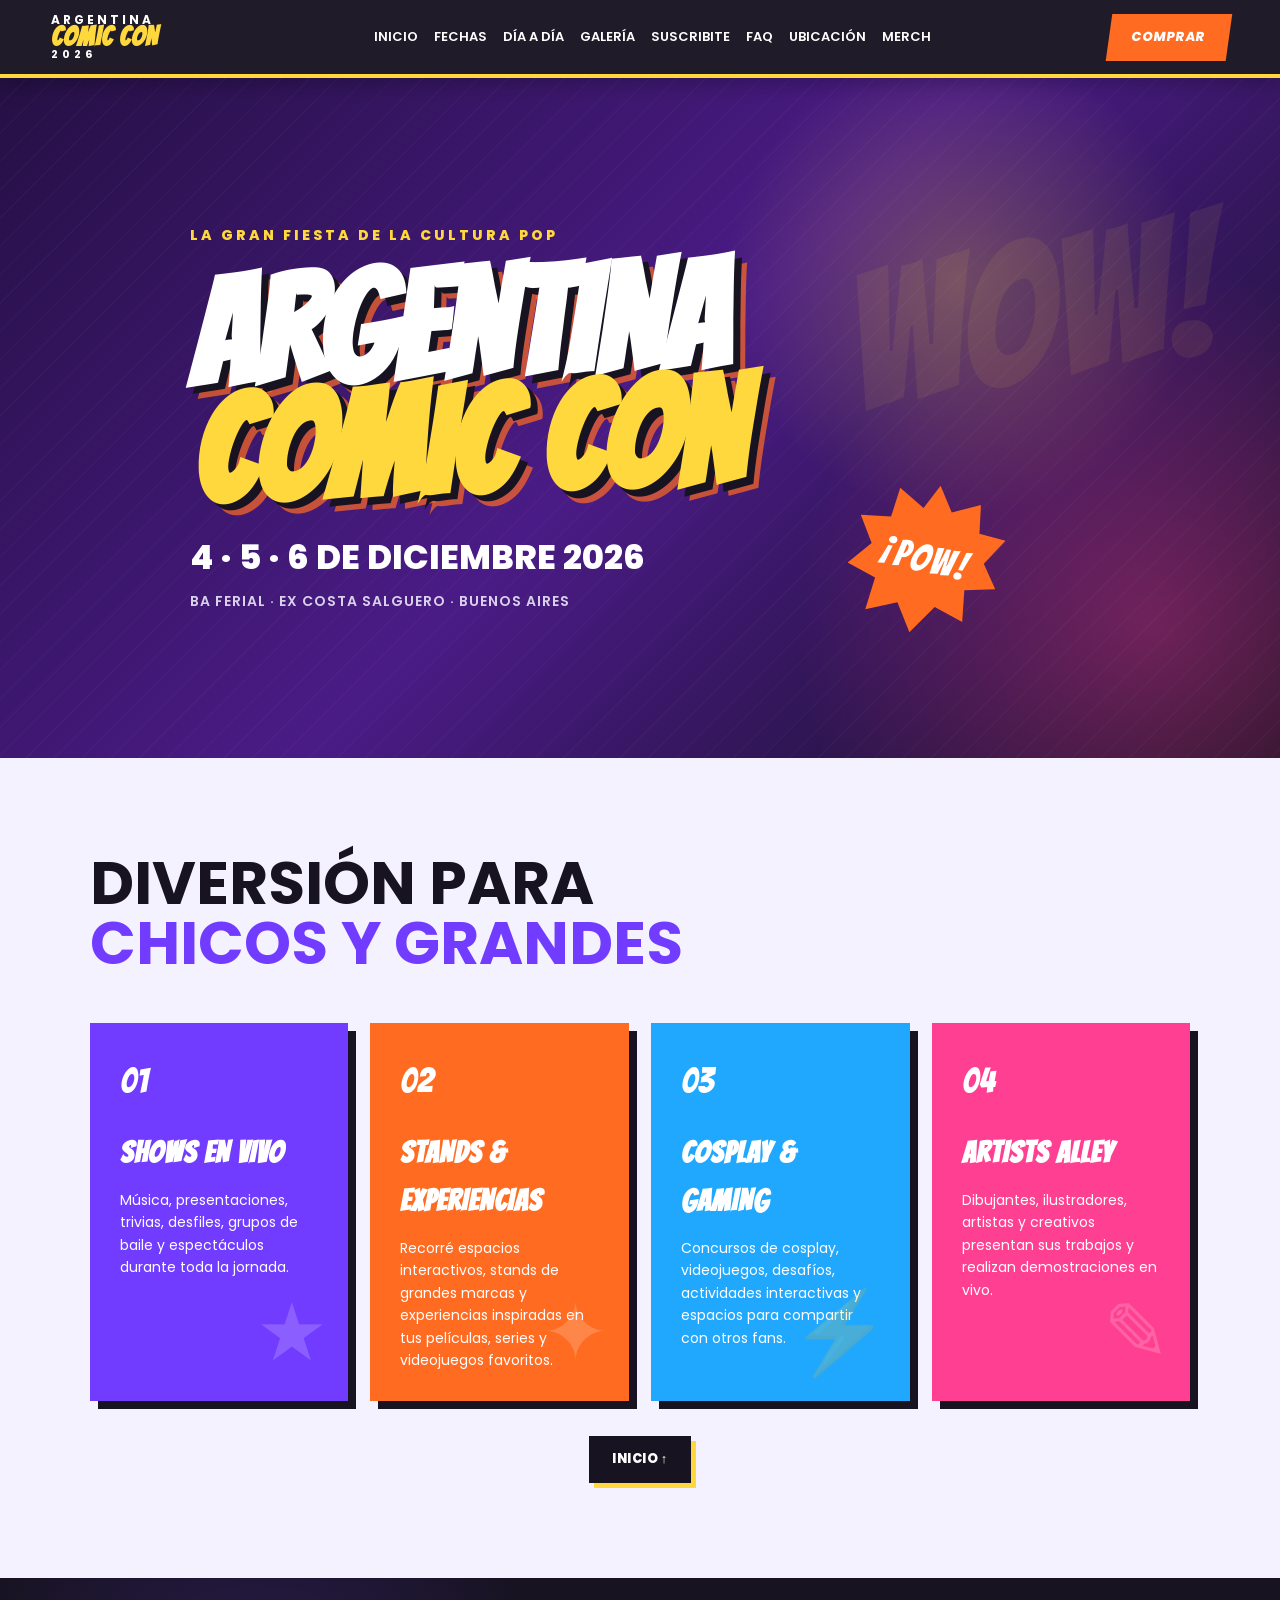
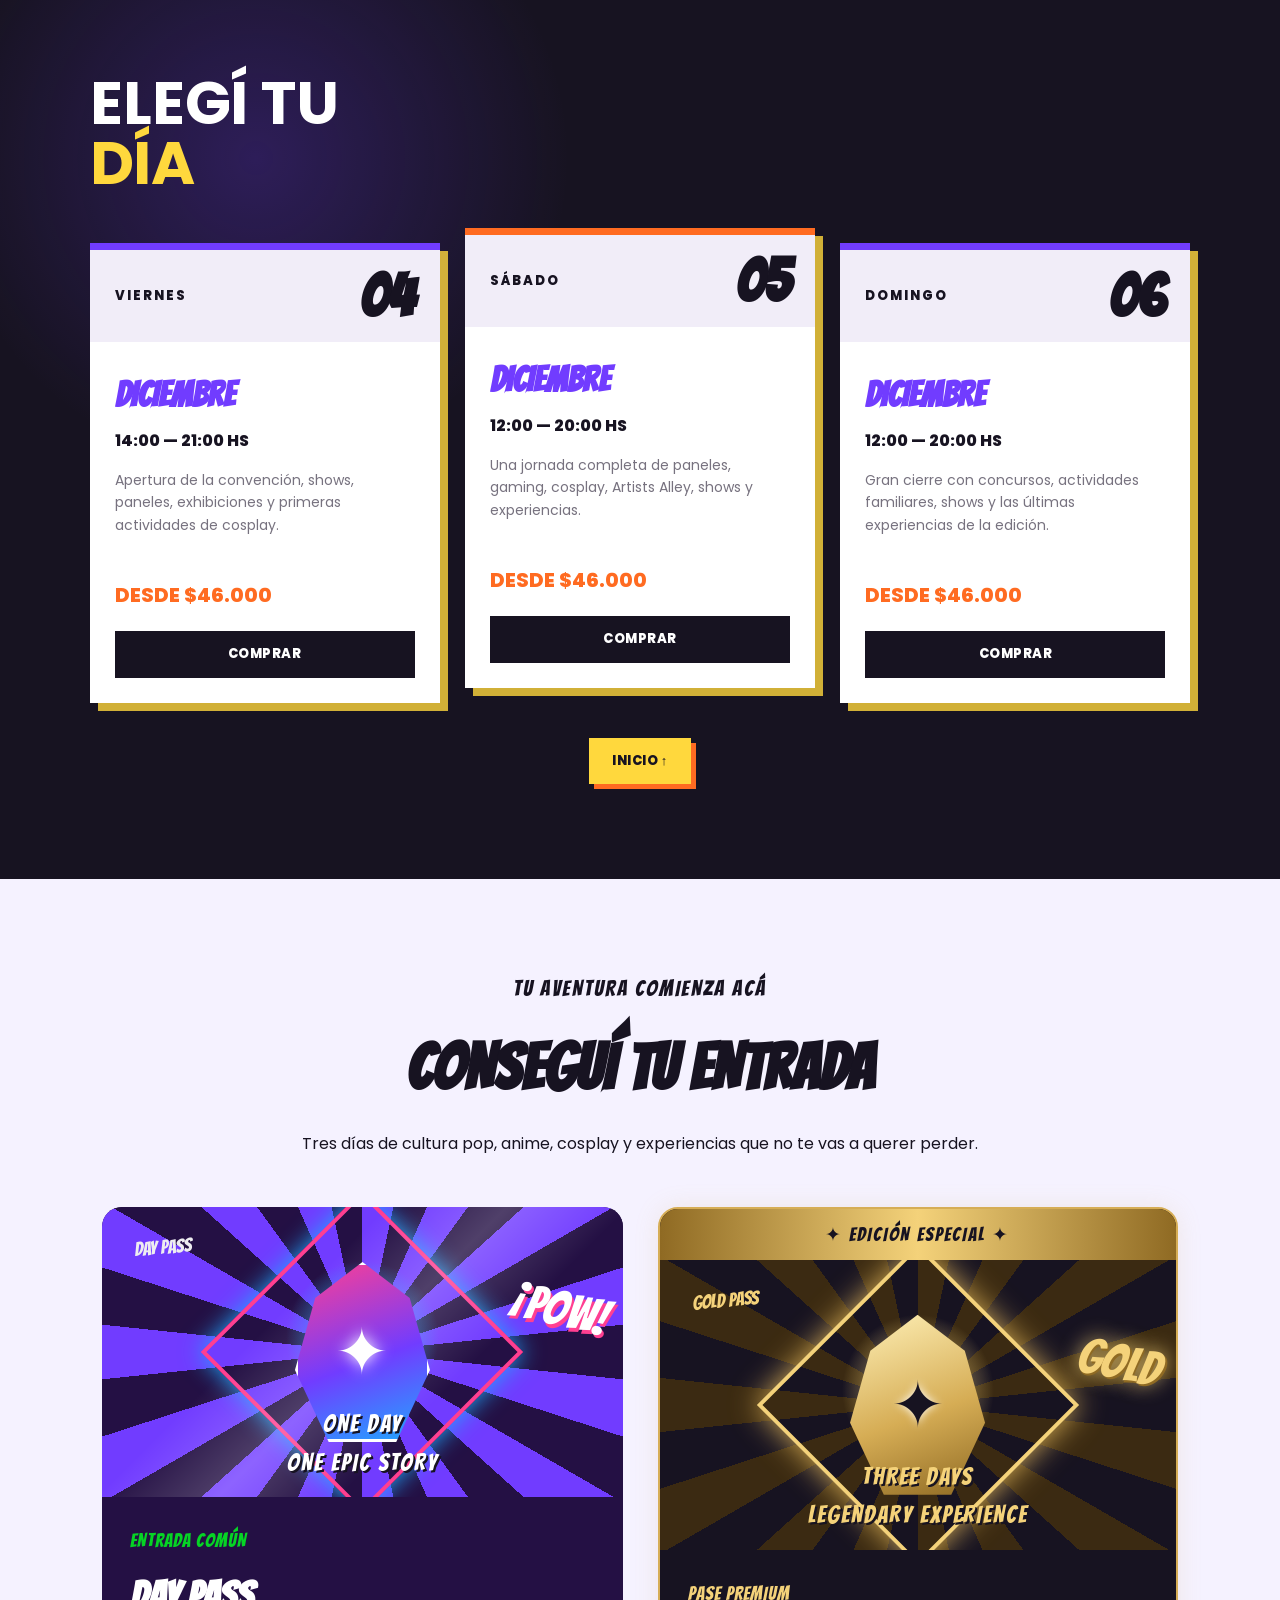
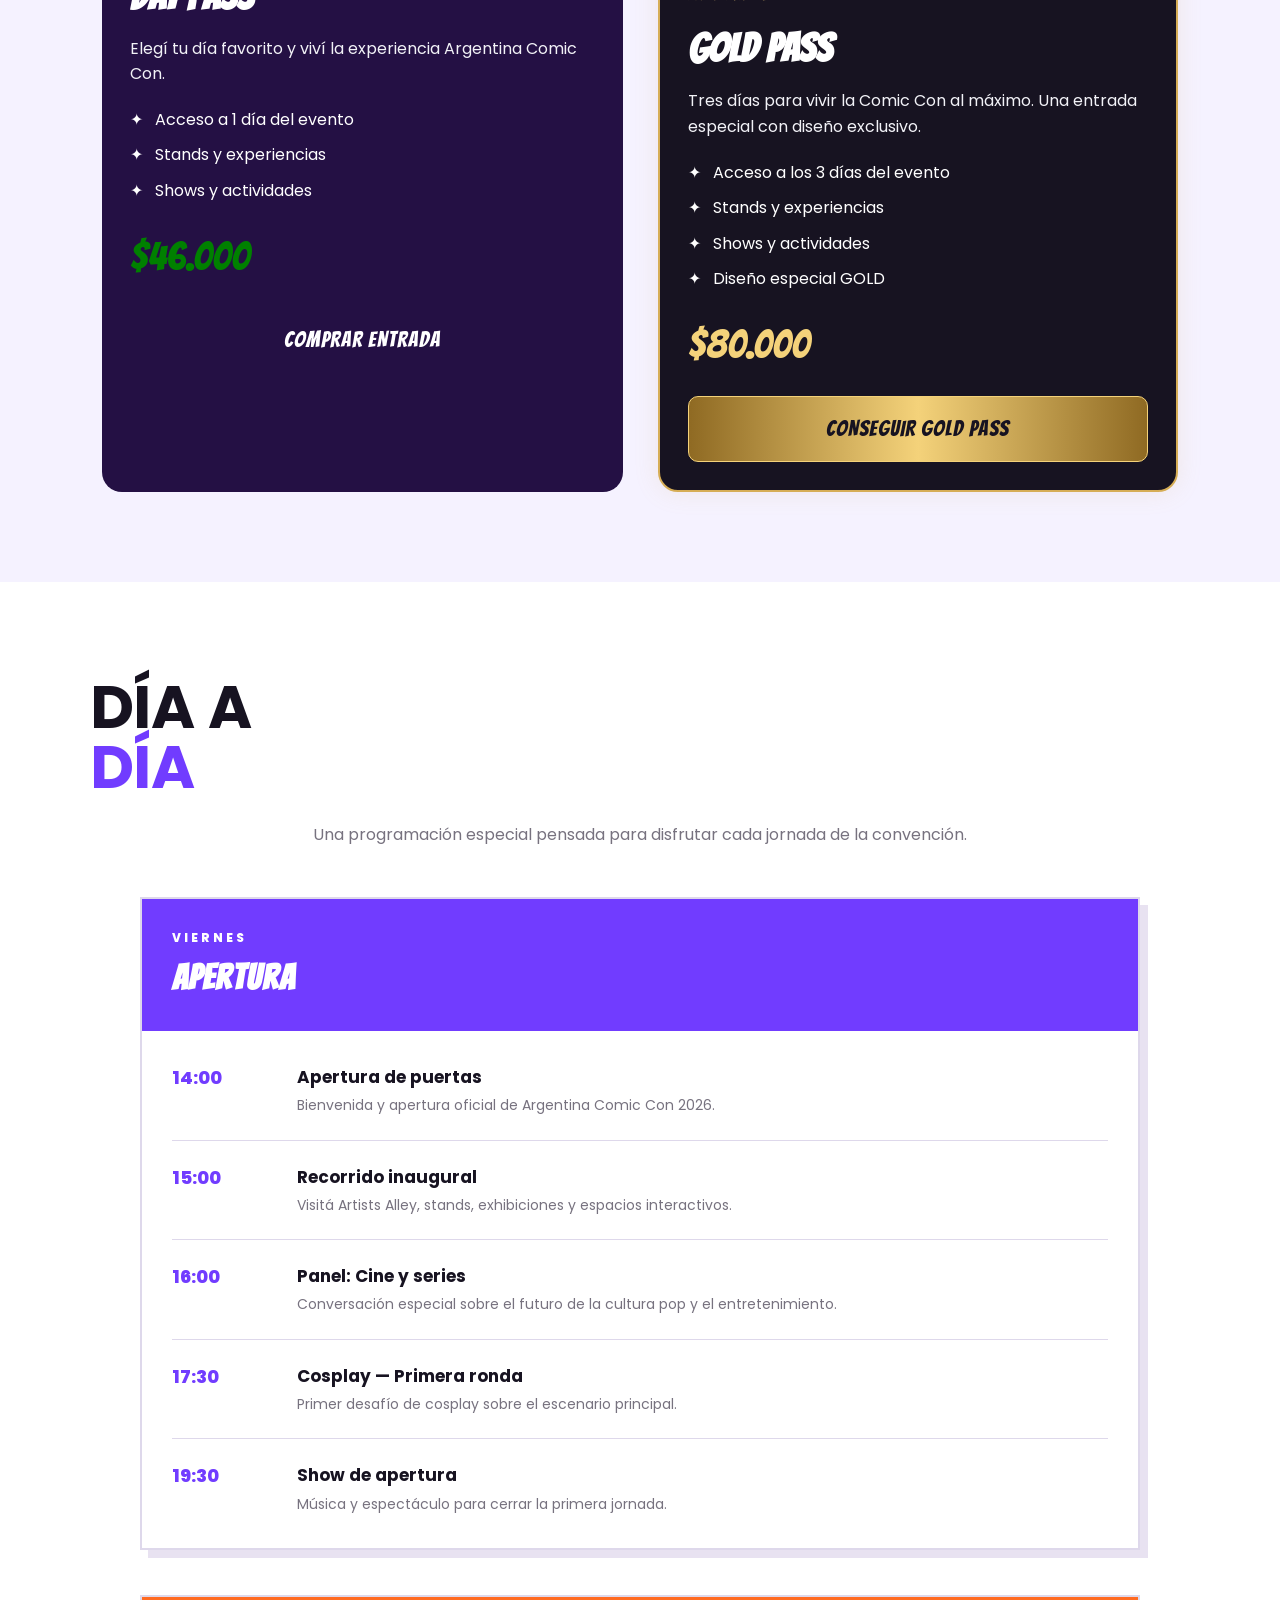
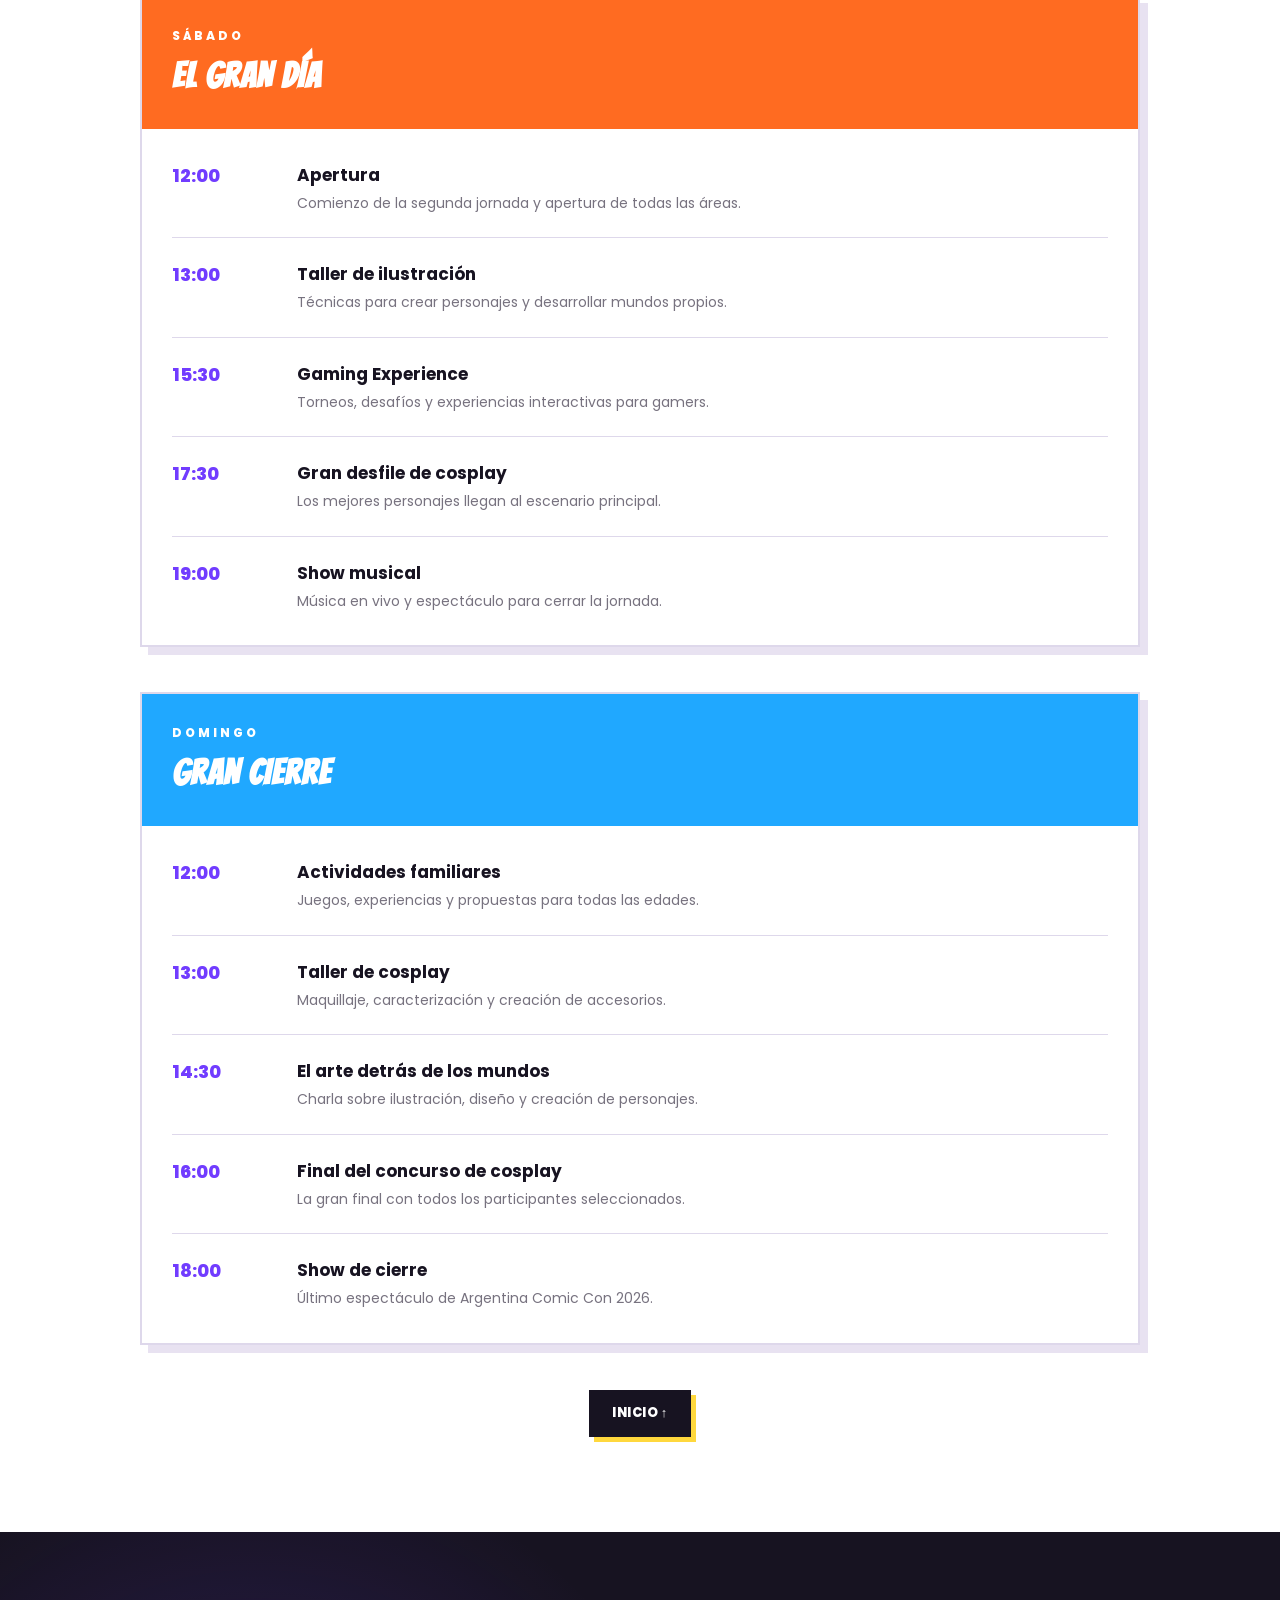
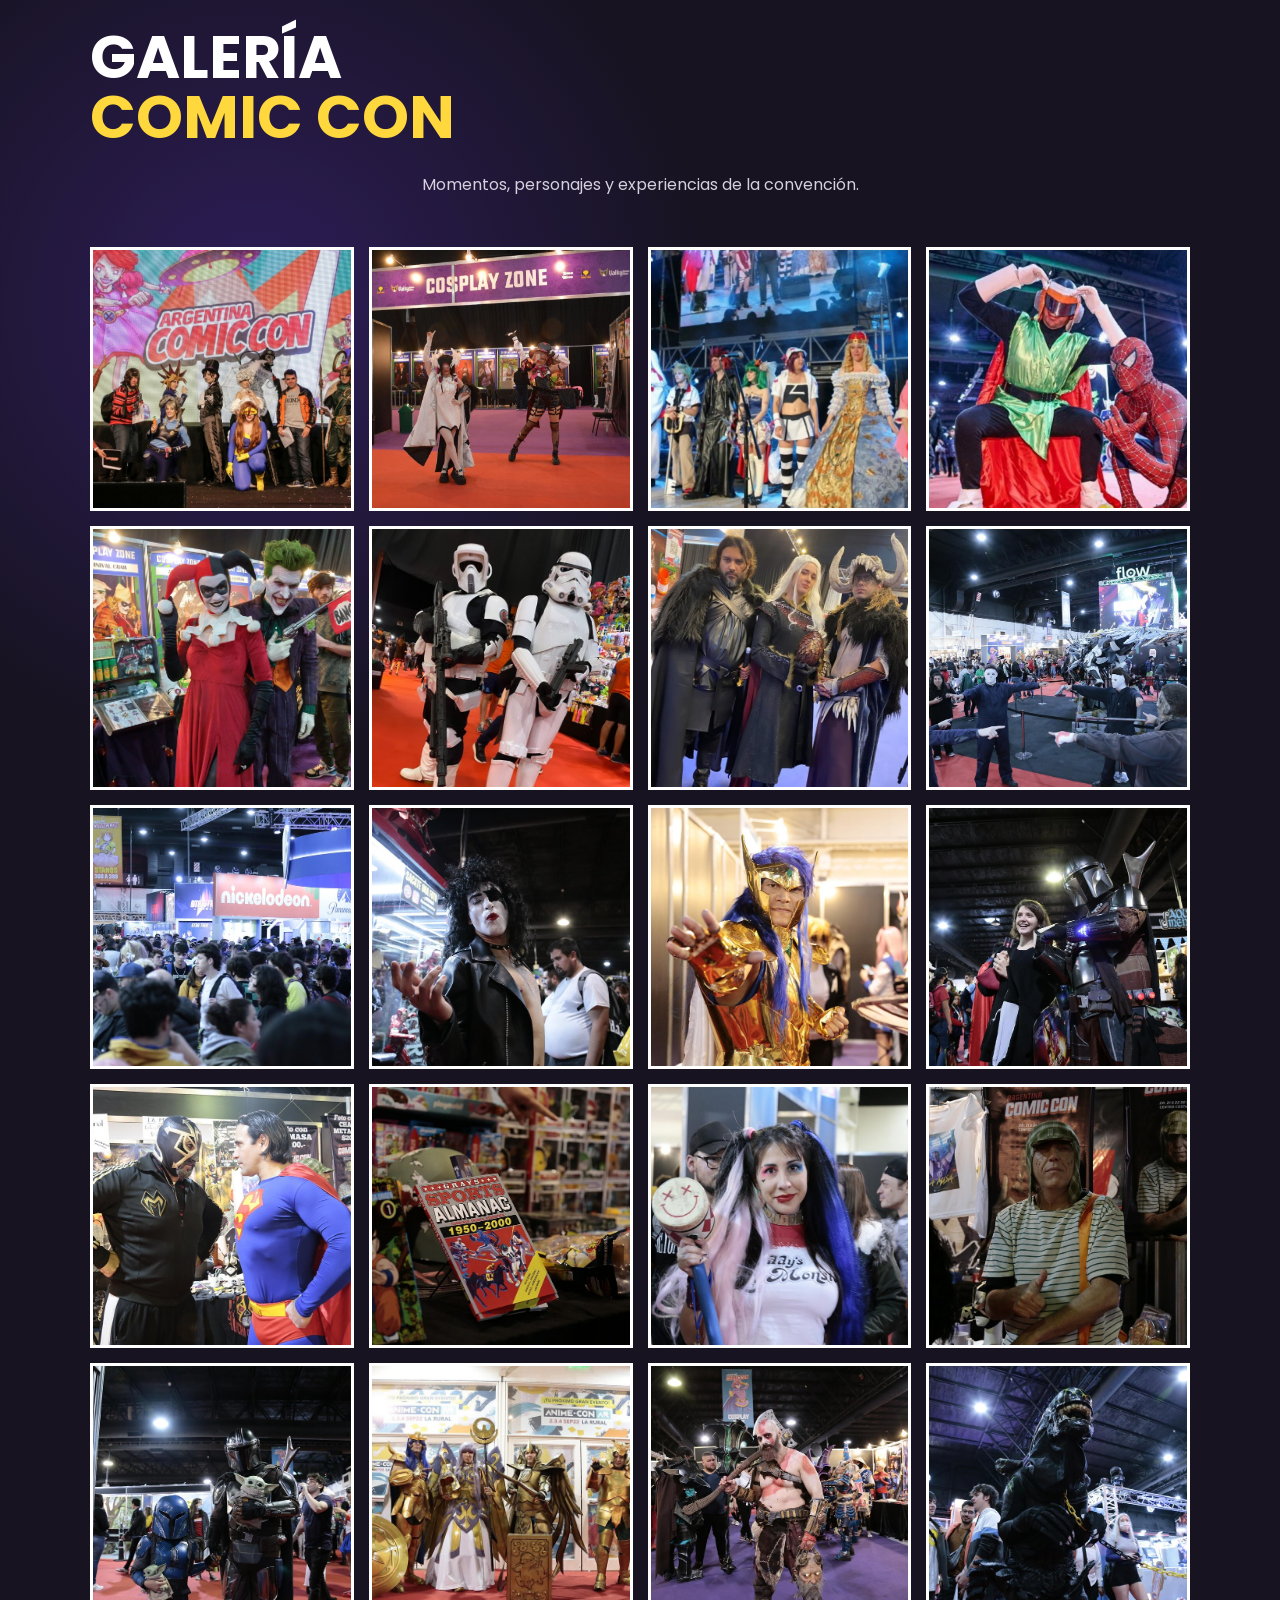
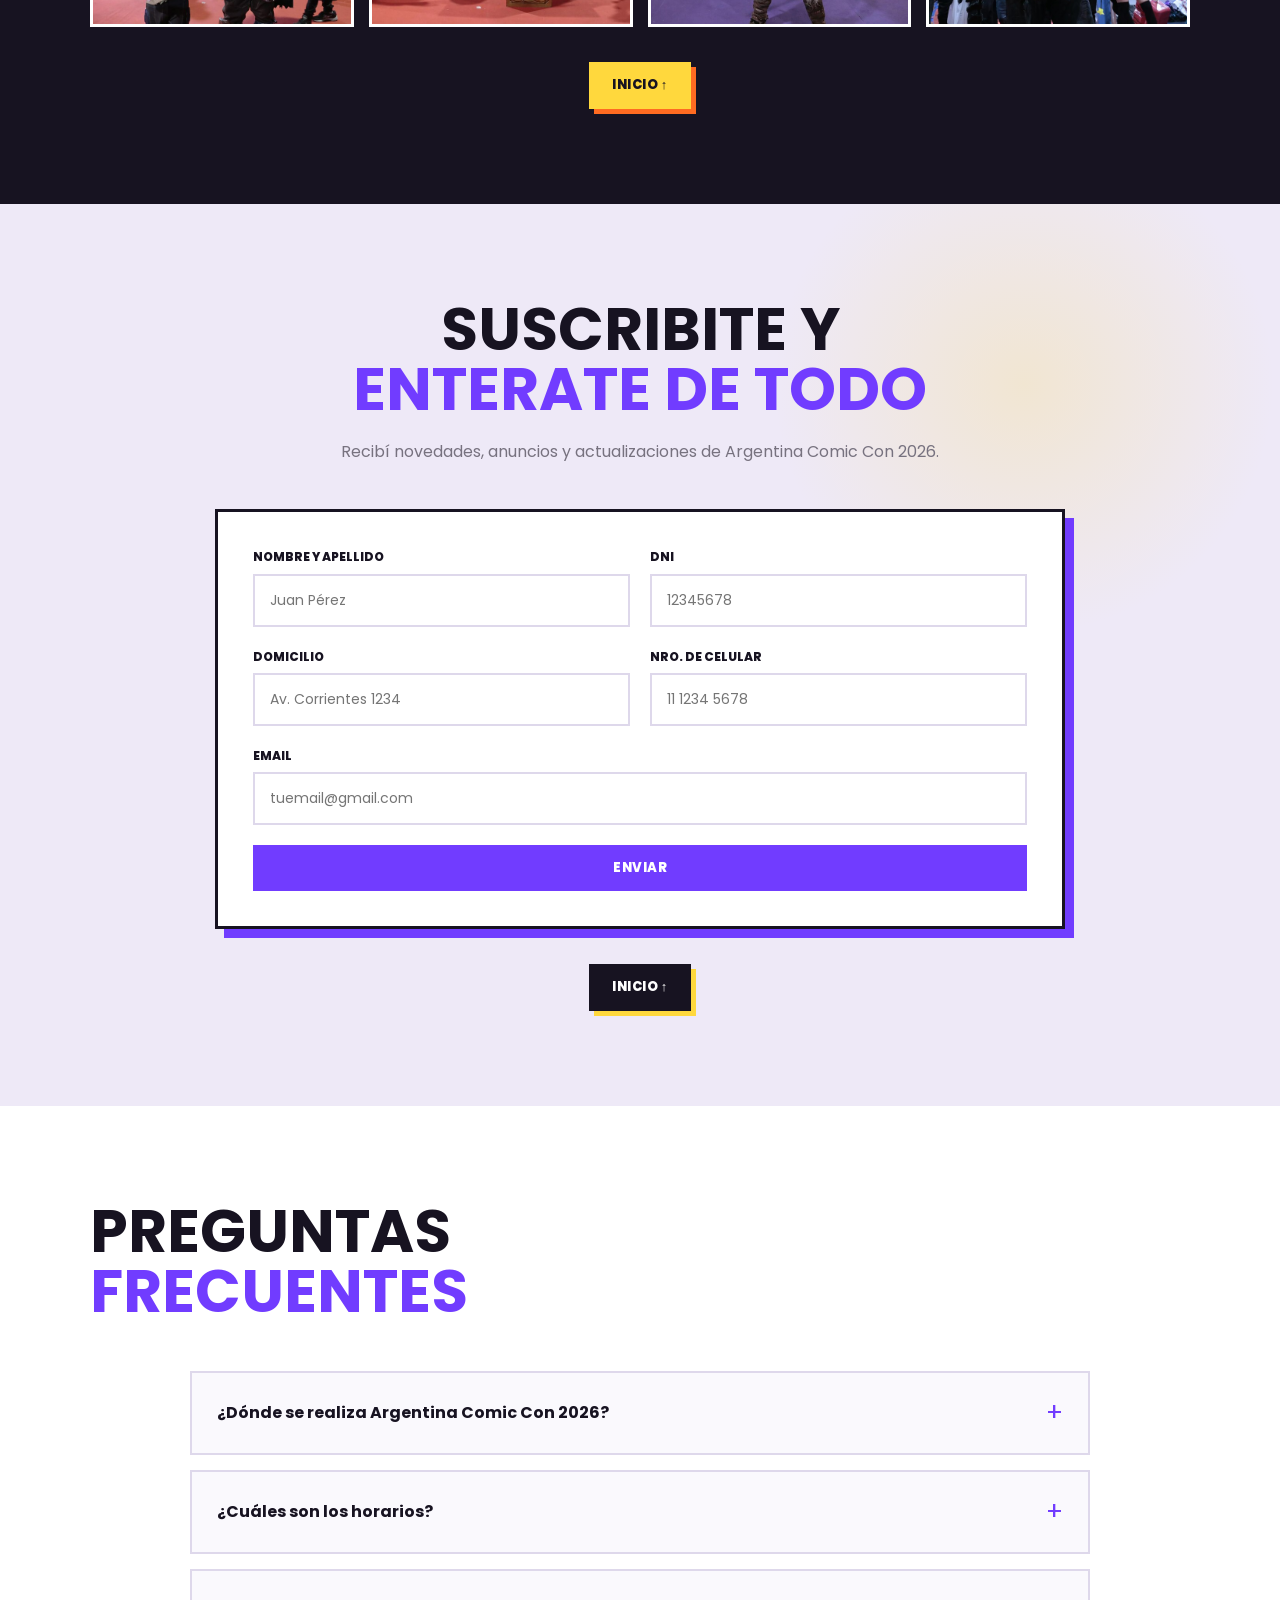
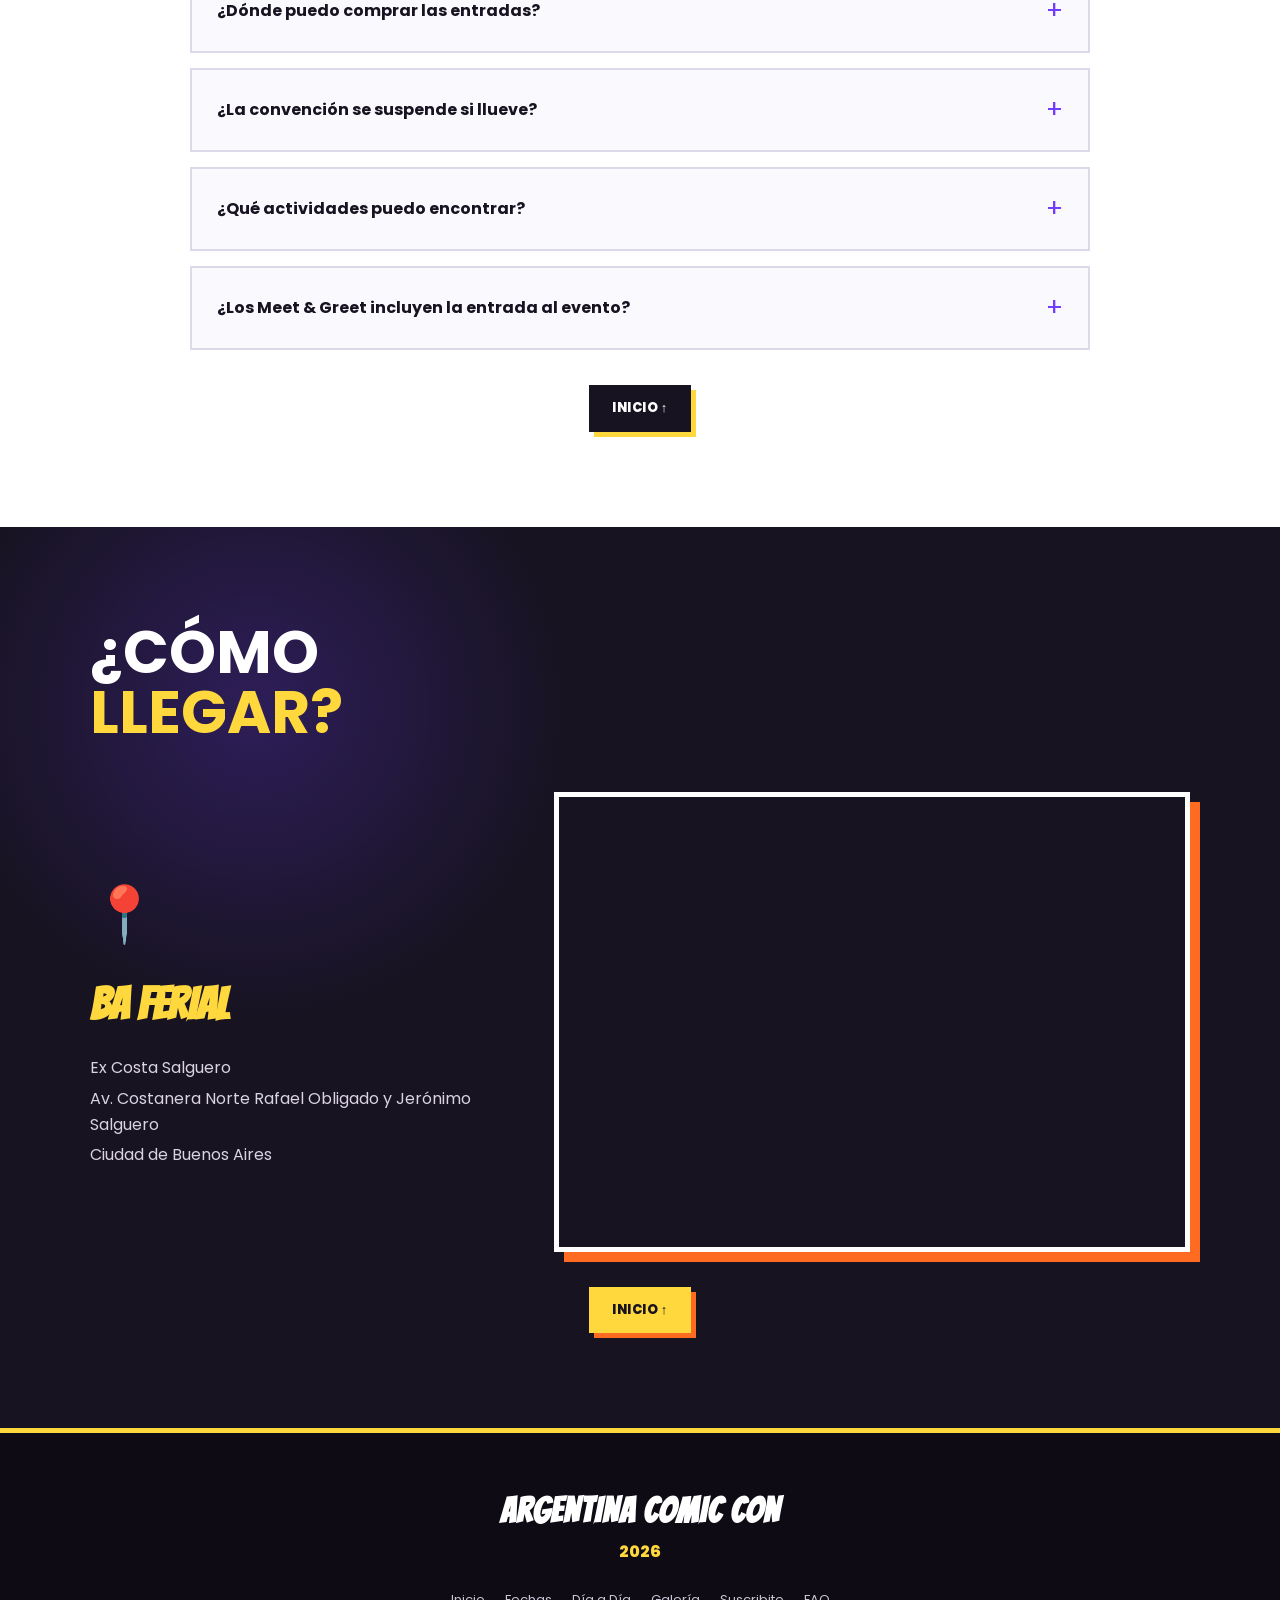
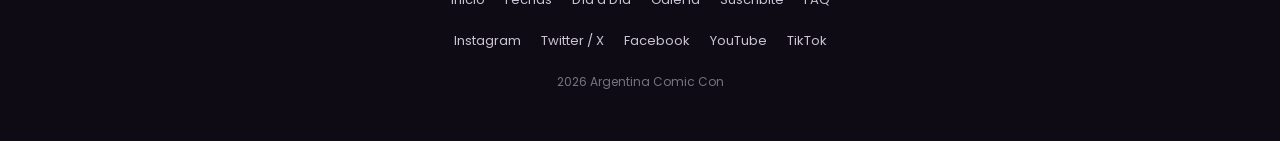
==== commit a2abc358: "allende parcial2" ====
--- a/index.html
+++ b/index.html
@@ -23,6 +23,7 @@
             <small>2026</small>
         </a>
 
+        
         <nav class="nav">
             <a href="#inicio">Inicio</a>
             <a href="#fechas">Fechas</a>
@@ -31,6 +32,7 @@
             <a href="#suscribite">Suscribite</a>
             <a href="#faq">FAQ</a>
             <a href="#ubicacion">Ubicación</a>
+            <a href="merch.html">MERCH</a>
         </nav>
 
         <a href="#fechas" class="btn btn-header">COMPRAR</a>
@@ -278,6 +280,103 @@
             <a href="#inicio" class="btn btn-back-top">INICIO ↑</a>
 
         </section>
+        <section id="tienda" class="tienda">
+    <div class="tienda-encabezado">
+        <p class="etiqueta-seccion">TU AVENTURA COMIENZA ACÁ</p>
+        <h2>CONSEGUÍ TU ENTRADA</h2>
+        <p>
+            Tres días de cultura pop, anime, cosplay y experiencias
+            que no te vas a querer perder.
+        </p>
+    </div>
+
+    <div class="entradas-contenedor">
+
+        <!-- ENTRADA COMÚN -->
+        <article class="entrada-card entrada-comun">
+
+            <div class="entrada-ilustracion anime-comun">
+                <span class="anime-etiqueta">DAY PASS</span>
+                <span class="anime-efecto">¡POW!</span>
+                <div class="anime-personaje personaje-comun">
+                    <span>✦</span>
+                </div>
+                <p class="anime-texto">ONE DAY<br>ONE EPIC STORY</p>
+            </div>
+
+            <div class="entrada-info">
+                <span class="entrada-tipo">ENTRADA COMÚN</span>
+                <h3>DAY PASS</h3>
+                <p class="entrada-descripcion">
+                    Elegí tu día favorito y viví la experiencia
+                    Argentina Comic Con.
+                </p>
+
+                <ul>
+                    <li>Acceso a 1 día del evento</li>
+                    <li>Stands y experiencias</li>
+                    <li>Shows y actividades</li>
+                </ul>
+
+                <p class="entrada-precio">$46.000</p>
+
+                <a href="#datos-compra" class="btn-entrada">
+                    COMPRAR ENTRADA
+                </a>
+            </div>
+
+        </article>
+
+
+        <!-- PASE ESPECIAL GOLD -->
+        <article class="entrada-card entrada-gold">
+
+            <div class="gold-destacado">
+                ✦ EDICIÓN ESPECIAL ✦
+            </div>
+
+            <div class="entrada-ilustracion anime-gold">
+                <span class="anime-etiqueta gold-texto">GOLD PASS</span>
+                <span class="anime-efecto gold-efecto">GOLD</span>
+                <div class="anime-personaje personaje-gold">
+                    <span>✦</span>
+                </div>
+                <p class="anime-texto gold-texto">
+                    THREE DAYS<br>LEGENDARY EXPERIENCE
+                </p>
+            </div>
+
+            <div class="entrada-info">
+                <span class="entrada-tipo gold-texto">
+                    PASE PREMIUM
+                </span>
+
+                <h3>GOLD PASS</h3>
+
+                <p class="entrada-descripcion">
+                    Tres días para vivir la Comic Con al máximo.
+                    Una entrada especial con diseño exclusivo.
+                </p>
+
+                <ul>
+                    <li>Acceso a los 3 días del evento</li>
+                    <li>Stands y experiencias</li>
+                    <li>Shows y actividades</li>
+                    <li>Diseño especial GOLD</li>
+                </ul>
+
+                <p class="entrada-precio gold-texto">$80.000</p>
+
+                <a href="#datos-compra" class="btn-entrada btn-gold">
+                    CONSEGUIR GOLD PASS
+                </a>
+            </div>
+
+        </article>
+        
+
+    </div>
+</section>
 
 
         <section id="dia-a-dia" class="schedule section">
@@ -940,6 +1039,6 @@
         </p>
 
     </footer>
-
+<script src="script.js"></script>
 </body>
 </html>
--- a/style.css
+++ b/style.css
@@ -1325,3 +1325,2077 @@
         grid-template-columns: 1fr 1fr;
     }
 }
+.tienda {
+    padding: 90px 8%;
+    background: var(--fondo);
+    color: var(--texto);
+}
+
+.tienda-encabezado {
+    text-align: center;
+    max-width: 750px;
+    margin: 0 auto 50px;
+}
+
+.etiqueta-seccion {
+    color: var(--naranja);
+    font-family: 'Bangers', cursive;
+    font-size: 1.4rem;
+    letter-spacing: 2px;
+}
+
+.tienda-encabezado h2 {
+    font-family: 'Bangers', cursive;
+    font-size: clamp(2.5rem, 5vw, 4rem);
+    color: var(--amarillo);
+    margin: 10px 0;
+}
+
+.tienda-encabezado p {
+    line-height: 1.7;
+}
+
+.entradas-contenedor {
+    display: grid;
+    grid-template-columns: repeat(2, minmax(0, 1fr));
+    gap: 35px;
+    max-width: 1100px;
+    margin: 0 auto;
+    align-items: stretch;
+}
+
+.entrada-card {
+    background: #241044;
+    border: 2px solid var(--violeta);
+    border-radius: 20px;
+    overflow: hidden;
+    position: relative;
+    transition: transform 0.3s ease, box-shadow 0.3s ease;
+}
+
+.entrada-card:hover {
+    transform: translateY(-8px);
+    box-shadow: 0 15px 35px rgba(113, 60, 255, 0.25);
+}
+
+.entrada-ilustracion {
+    height: 290px;
+    position: relative;
+    overflow: hidden;
+    display: flex;
+    align-items: center;
+    justify-content: center;
+}
+
+/* Arte visual inspirado en anime para la entrada común */
+
+.anime-comun {
+    background:
+        radial-gradient(circle at 50% 45%, #20a8ff 0%, transparent 25%),
+        repeating-conic-gradient(
+            from 0deg at 50% 50%,
+            #713cff 0deg 12deg,
+            #241044 12deg 24deg
+        );
+}
+
+.anime-comun::before {
+    content: "";
+    position: absolute;
+    width: 220px;
+    height: 220px;
+    border: 4px solid #ff3f91;
+    transform: rotate(45deg);
+    box-shadow: 0 0 25px #20a8ff;
+}
+
+.anime-comun::after {
+    content: "";
+    position: absolute;
+    inset: 0;
+    background: linear-gradient(
+        135deg,
+        transparent 35%,
+        rgba(255, 255, 255, 0.2),
+        transparent 65%
+    );
+}
+
+/* Elementos decorativos */
+
+.anime-etiqueta {
+    position: absolute;
+    top: 18px;
+    left: 18px;
+    z-index: 2;
+    background: var(--amarillo);
+    color: #eeedf1;
+    padding: 7px 14px;
+    font-family: 'Bangers', cursive;
+    font-size: 1.2rem;
+    transform: rotate(-5deg);
+}
+
+.anime-efecto {
+    position: absolute;
+    right: 15px;
+    top: 65px;
+    z-index: 2;
+    color: #fff;
+    font-family: 'Bangers', cursive;
+    font-size: 3rem;
+    text-shadow: 3px 3px #ff3f91;
+    transform: rotate(12deg);
+}
+
+.anime-personaje {
+    width: 135px;
+    height: 180px;
+    position: relative;
+    z-index: 1;
+    clip-path: polygon(
+        50% 0%, 85% 20%, 100% 60%,
+        75% 100%, 25% 100%, 0% 60%, 15% 20%
+    );
+    display: flex;
+    justify-content: center;
+    align-items: center;
+}
+
+.personaje-comun {
+    background: linear-gradient(
+        160deg,
+        #ff3f91,
+        #713cff 55%,
+        #20a8ff
+    );
+    border: 3px solid white;
+    box-shadow: 0 0 25px #20a8ff;
+}
+
+.personaje-comun span {
+    font-size: 4rem;
+    color: white;
+    text-shadow: 0 0 15px #fff;
+}
+
+.anime-texto {
+    position: absolute;
+    bottom: 15px;
+    left: 0;
+    right: 0;
+    z-index: 2;
+    text-align: center;
+    font-family: 'Bangers', cursive;
+    font-size: 1.5rem;
+    letter-spacing: 2px;
+    color: white;
+    text-shadow: 2px 2px #171321;
+}
+
+/* Información de las entradas */
+
+.entrada-info { color: green;
+    padding: 28px;
+}
+
+.entrada-tipo {
+    display: inline-block;
+    color: #06d425;
+    font-family: 'Bangers', cursive;
+    font-size: 1.2rem;
+    letter-spacing: 1px;
+}
+
+.entrada-info h3 {
+    font-family: 'Bangers', cursive;
+    font-size: 2.5rem;
+    margin: 8px 0;
+    color: white;
+}
+
+.entrada-descripcion {
+    line-height: 1.6;
+    color: #f2f2f7;
+}
+
+.entrada-info ul {color: white;
+    list-style: none;
+    padding: 0;
+    margin: 20px 0;
+}
+
+.entrada-info li {
+    margin: 10px 0;
+    padding-left: 25px;
+    position: relative;
+}
+
+.entrada-info li::before {
+    content: "✦";
+    color: var(--amarillo);
+    position: absolute;
+    left: 0;
+}
+
+.entrada-precio {
+    font-family: 'Bangers', cursive;
+    font-size: 2.5rem;
+    color: var(--amarillo);
+    margin: 20px 0;
+}
+
+.btn-entrada {
+    display: block;
+    text-align: center;
+    padding: 14px 20px;
+    background: var(--violeta);
+    color: white;
+    border-radius: 10px;
+    text-decoration: none;
+    font-family: 'Bangers', cursive;
+    font-size: 1.4rem;
+    letter-spacing: 1px;
+    transition: 0.3s ease;
+}
+
+.btn-entrada:hover {
+    background: var(--naranja);
+    transform: scale(1.03);
+}
+
+/* ==============================
+   PASE GOLD - EDICIÓN PREMIUM
+============================== */
+
+.entrada-gold {
+    background: #171321;
+    border: 2px solid #d6ad55;
+    box-shadow: 0 0 25px rgba(214, 173, 85, 0.15);
+}
+
+.entrada-gold:hover {
+    box-shadow: 0 0 35px rgba(214, 173, 85, 0.35);
+}
+
+.gold-destacado {
+    text-align: center;
+    padding: 10px;
+    background: linear-gradient(
+        90deg,
+        #8f6a23,
+        #f4d27a,
+        #8f6a23
+    );
+    color: #171321;
+    font-family: 'Bangers', cursive;
+    font-size: 1.2rem;
+    letter-spacing: 2px;
+}
+
+.anime-gold {
+    background:
+        radial-gradient(circle at 50% 45%, #f4d27a 0%, transparent 25%),
+        repeating-conic-gradient(
+            from 0deg at 50% 50%,
+            #3b2a12 0deg 12deg,
+            #171321 12deg 24deg
+        );
+}
+
+.anime-gold::before {
+    content: "";
+    position: absolute;
+    width: 220px;
+    height: 220px;
+    border: 4px solid #f4d27a;
+    transform: rotate(45deg);
+    box-shadow: 0 0 30px #d6ad55;
+}
+
+.gold-texto {
+    color: #f4d27a !important;
+}
+
+.gold-efecto {
+    color: #f4d27a;
+    text-shadow:
+        2px 2px #8f6a23,
+        0 0 20px #f4d27a;
+}
+
+.personaje-gold {
+    background: linear-gradient(
+        160deg,
+        #fff1b8,
+        #d6ad55 55%,
+        #8f6a23
+    );
+    box-shadow: 0 0 35px #d6ad55;
+}
+
+.personaje-gold span {
+    font-size: 4rem;
+    color: #171321;
+    text-shadow: 0 0 10px white;
+}
+
+.btn-gold {
+    background: linear-gradient(
+        90deg,
+        #8f6a23,
+        #f4d27a,
+        #8f6a23
+    );
+    color: #171321;
+    border: 1px solid #f4d27a;
+}
+
+.btn-gold:hover {
+    background: #fff1b8;
+    color: #171321;
+    box-shadow: 0 0 20px rgba(244, 210, 122, 0.5);
+}
+
+
+@media (max-width: 850px) {
+    .tienda {
+        padding: 70px 5%;
+    }
+
+    .entradas-contenedor {
+        grid-template-columns: 1fr;
+        max-width: 550px;
+    }
+
+    .entrada-ilustracion {
+        height: 320px;
+    }
+}
+
+@media (max-width: 480px) {
+    .tienda {
+        padding: 55px 5%;
+    }
+
+    .entrada-info {
+        padding: 22px;
+    }
+
+    .entrada-ilustracion {
+        height: 260px;
+    }
+
+    .entrada-info h3 {
+        font-size: 2rem;
+    }
+
+    .entrada-precio {
+        font-size: 2.2rem;
+    }
+
+    .anime-efecto {
+        font-size: 2.3rem;
+    }
+}
+* {
+    margin: 0;
+    padding: 0;
+    box-sizing: border-box;
+}
+
+html {
+    overflow-x: hidden;
+    scroll-behavior: smooth;
+}
+
+body {
+    overflow-x: hidden;
+    font-family: "Poppins", sans-serif;
+    background: #f5f2ff;
+    color: #171321;
+    line-height: 1.6;
+}
+
+img {
+    max-width: 100%;
+    display: block;
+}
+
+a {
+    text-decoration: none;
+    color: inherit;
+}
+
+button,
+input {
+    font-family: inherit;
+}
+
+
+
+
+:root {
+    --purple: #713cff;
+    --dark-purple: #241044;
+    --orange: #ff6b21;
+    --yellow: #ffd83d;
+    --blue: #20a8ff;
+    --pink: #ff3f91;
+    --dark: #171321;
+    --white: #ffffff;
+    --light: #f5f2ff;
+    --gray: #77727f;
+    --border: #ded8eb;
+}
+
+
+
+
+.header {
+    position: sticky;
+    top: 0;
+    z-index: 1000;
+
+    width: 100%;
+    min-height: 78px;
+
+    display: flex;
+    align-items: center;
+    justify-content: space-between;
+    gap: 18px;
+    flex-wrap: nowrap;
+
+    padding: 12px 4%;
+
+    background: rgba(23, 19, 33, 0.96);
+    color: var(--white);
+
+    border-bottom: 4px solid var(--yellow);
+    box-shadow: 0 5px 20px rgba(0, 0, 0, 0.25);
+}
+
+
+
+
+.logo {
+    flex: 0 0 auto;
+    display: flex;
+    flex-direction: column;
+    line-height: 0.9;
+    min-width: 145px;
+}
+
+.logo span {
+    font-size: 12px;
+    font-weight: 700;
+    letter-spacing: 3px;
+}
+
+.logo strong {
+    font-family: "Bangers", cursive;
+    font-size: 27px;
+    letter-spacing: 1px;
+    color: var(--yellow);
+}
+
+.logo small {
+    font-size: 11px;
+    font-weight: 700;
+    letter-spacing: 4px;
+}
+
+
+
+
+.nav {
+    flex: 1 1 auto;
+    min-width: 0;
+    display: flex;
+    align-items: center;
+    justify-content: center;
+    gap: clamp(10px, 1.25vw, 22px);
+    flex-wrap: nowrap;
+}
+
+.nav a {
+    position: relative;
+
+    font-size: 13px;
+    font-weight: 600;
+    text-transform: uppercase;
+
+    transition: 0.25s ease;
+}
+
+.nav a::after {
+    content: "";
+    position: absolute;
+    left: 0;
+    bottom: -6px;
+
+    width: 0;
+    height: 3px;
+
+    background: var(--yellow);
+
+    transition: 0.25s ease;
+}
+
+.nav a:hover {
+    color: var(--yellow);
+}
+
+.nav a:hover::after {
+    width: 100%;
+}
+
+
+
+
+.btn {
+    display: inline-flex;
+    align-items: center;
+    justify-content: center;
+
+    padding: 13px 23px;
+
+    border: none;
+    cursor: pointer;
+
+    font-size: 13px;
+    font-weight: 800;
+    letter-spacing: 0.5px;
+
+    text-transform: uppercase;
+
+    transition: 0.25s ease;
+}
+
+.btn-header {
+    flex: 0 0 auto;
+    white-space: nowrap;
+    background: var(--orange);
+    color: white;
+
+    transform: skew(-8deg);
+}
+
+.btn-header:hover {
+    background: var(--yellow);
+    color: var(--dark);
+    transform: skew(-8deg) translateY(-3px);
+}
+
+.btn-primary {
+    background: var(--yellow);
+    color: var(--dark);
+    box-shadow: 5px 5px 0 var(--dark);
+}
+
+.btn-primary:hover {
+    transform: translate(-3px, -3px);
+    box-shadow: 8px 8px 0 var(--dark);
+}
+
+.btn-secondary {
+    background: transparent;
+    color: white;
+    border: 2px solid white;
+}
+
+.btn-secondary:hover {
+    background: white;
+    color: var(--dark);
+}
+
+
+
+
+.hero {
+    position: relative;
+    min-height: 680px;
+
+    display: flex;
+    align-items: center;
+
+    overflow: hidden;
+
+    background:
+        radial-gradient(circle at 75% 30%, rgba(255, 216, 61, 0.25), transparent 22%),
+        radial-gradient(circle at 90% 80%, rgba(255, 63, 145, 0.35), transparent 28%),
+        linear-gradient(135deg, #251044 0%, #4a1b86 50%, #151022 100%);
+}
+
+.hero::before {
+    content: "WOW!";
+    position: absolute;
+    right: 5%;
+    top: 12%;
+
+    font-family: "Bangers", cursive;
+    font-size: clamp(90px, 15vw, 230px);
+
+    color: rgba(255, 216, 61, 0.08);
+
+    transform: rotate(-10deg);
+}
+
+.hero-overlay {
+    position: absolute;
+    inset: 0;
+
+    background:
+        repeating-linear-gradient(
+            135deg,
+            transparent,
+            transparent 18px,
+            rgba(255, 255, 255, 0.025) 19px,
+            rgba(255, 255, 255, 0.025) 20px
+        );
+}
+
+.hero-content {
+    position: relative;
+    z-index: 2;
+
+    width: min(900px, 90%);
+
+    margin: 0 auto;
+    padding: 90px 0;
+}
+
+.eyebrow {
+    margin-bottom: 15px;
+
+    color: var(--yellow);
+
+    font-size: 14px;
+    font-weight: 800;
+    letter-spacing: 3px;
+}
+
+.hero h1 {
+    font-family: "Bangers", cursive;
+
+    font-size: clamp(75px, 12vw, 150px);
+    line-height: 0.78;
+
+    color: white;
+
+    text-shadow:
+        7px 7px 0 var(--dark),
+        12px 12px 0 rgba(255, 107, 33, 0.7);
+
+    transform: rotate(-2deg);
+}
+
+.hero h1 span {
+    display: block;
+    color: var(--yellow);
+}
+
+.hero-date {
+    margin-top: 35px;
+
+    font-size: clamp(20px, 3vw, 34px);
+    font-weight: 800;
+
+    color: white;
+}
+
+.hero-location {
+    margin-top: 5px;
+
+    color: #d9d1eb;
+
+    font-size: 14px;
+    font-weight: 600;
+    letter-spacing: 1px;
+}
+
+.hero-buttons {
+    display: flex;
+    gap: 18px;
+    margin-top: 35px;
+    flex-wrap: wrap;
+}
+
+.comic-burst {
+    position: absolute;
+    right: 10%;
+    bottom: 12%;
+
+    width: 150px;
+    height: 150px;
+
+    display: flex;
+    align-items: center;
+    justify-content: center;
+
+    background: var(--orange);
+    color: white;
+
+    font-family: "Bangers", cursive;
+    font-size: 38px;
+    letter-spacing: 2px;
+
+    clip-path: polygon(
+        50% 0%,
+        61% 16%,
+        79% 7%,
+        82% 26%,
+        100% 27%,
+        89% 45%,
+        100% 60%,
+        80% 65%,
+        83% 86%,
+        63% 80%,
+        50% 100%,
+        38% 82%,
+        18% 91%,
+        20% 69%,
+        0% 63%,
+        13% 47%,
+        2% 30%,
+        22% 27%,
+        24% 7%,
+        42% 17%
+    );
+
+    transform: rotate(12deg);
+}
+
+
+
+
+.section {
+    padding: 95px 7%;
+}
+.section {
+    scroll-margin-top: 95px;
+}
+
+.btn-back-top {
+    display: flex;
+    width: max-content;
+    margin: 35px auto 0;
+    background: var(--dark);
+    color: var(--white);
+    box-shadow: 5px 5px 0 var(--yellow);
+}
+
+.btn-back-top:hover {
+    background: var(--purple);
+    color: var(--white);
+    transform: translateY(-3px);
+}
+
+.dark-section .btn-back-top {
+    background: var(--yellow);
+    color: var(--dark);
+    box-shadow: 5px 5px 0 var(--orange);
+}
+
+.dark-section .btn-back-top:hover {
+    background: var(--orange);
+    color: var(--white);
+}
+
+
+.section-title {
+    margin-bottom: 50px;
+}
+
+.section-title > span {
+    display: block;
+
+    margin-bottom: 4px;
+
+    color: var(--purple);
+
+    font-size: 13px;
+    font-weight: 800;
+    letter-spacing: 3px;
+}
+
+.section-title h2 {
+    font-size: clamp(35px, 5vw, 60px);
+    line-height: 1;
+    text-transform: uppercase;
+}
+
+.section-title h2 strong {
+    display: block;
+    color: var(--purple);
+}
+
+.light-title > span {
+    color: var(--yellow);
+}
+
+.light-title h2 {
+    color: white;
+}
+
+.light-title h2 strong {
+    color: var(--yellow);
+}
+
+.section-intro {
+    max-width: 700px;
+    margin: -25px auto 50px;
+
+    text-align: center;
+
+    color: var(--gray);
+}
+
+.light-text {
+    color: #d6d0df;
+}
+
+
+
+
+.intro {
+    background: var(--light);
+}
+
+.intro-grid {
+    display: grid;
+    grid-template-columns: repeat(4, minmax(0, 1fr));
+    gap: 22px;
+}
+
+.info-card {
+    position: relative;
+
+    min-height: 290px;
+
+    padding: 30px;
+
+    overflow: hidden;
+
+    color: white;
+
+    box-shadow: 8px 8px 0 var(--dark);
+
+    transition: 0.3s ease;
+}
+
+.info-card:hover {
+    transform: translateY(-8px) rotate(-1deg);
+}
+
+.card-purple {
+    background: var(--purple);
+}
+
+.card-orange {
+    background: var(--orange);
+}
+
+.card-blue {
+    background: var(--blue);
+}
+
+.card-pink {
+    background: var(--pink);
+}
+
+.card-number {
+    font-family: "Bangers", cursive;
+    font-size: 35px;
+}
+
+.info-card h3 {
+    margin: 20px 0 12px;
+
+    font-family: "Bangers", cursive;
+    font-size: 30px;
+    letter-spacing: 1px;
+}
+
+.info-card p {
+    font-size: 14px;
+}
+
+.card-icon {
+    position: absolute;
+    right: 20px;
+    bottom: 5px;
+
+    font-size: 80px;
+    opacity: 0.18;
+}
+
+
+
+
+.dark-section {
+    background:
+        radial-gradient(circle at 20% 20%, rgba(113, 60, 255, 0.25), transparent 25%),
+        var(--dark);
+}
+
+.dates-grid {
+    display: grid;
+    grid-template-columns: repeat(3, minmax(0, 1fr));
+    gap: 25px;
+}
+
+.date-card {
+    background: white;
+    color: var(--dark);
+
+    border-top: 7px solid var(--purple);
+
+    box-shadow: 8px 8px 0 rgba(255, 216, 61, 0.8);
+
+    transition: 0.3s ease;
+}
+
+.date-card:hover {
+    transform: translateY(-7px);
+}
+
+.featured-date {
+    transform: translateY(-15px);
+    border-top-color: var(--orange);
+}
+
+.featured-date:hover {
+    transform: translateY(-22px);
+}
+
+.date-top {
+    display: flex;
+    justify-content: space-between;
+    align-items: center;
+
+    padding: 22px 25px;
+
+    background: #f1edf8;
+}
+
+.date-top span {
+    font-size: 13px;
+    font-weight: 800;
+    letter-spacing: 2px;
+}
+
+.date-top strong {
+    font-family: "Bangers", cursive;
+    font-size: 60px;
+    line-height: 0.8;
+}
+
+.date-content {
+    padding: 25px;
+}
+
+.date-content h3 {
+    color: var(--purple);
+
+    font-family: "Bangers", cursive;
+    font-size: 35px;
+}
+
+.time {
+    margin: 5px 0 15px;
+
+    font-weight: 800;
+}
+
+.date-content > p:not(.time) {
+    min-height: 90px;
+
+    color: var(--gray);
+
+    font-size: 14px;
+}
+
+.price {
+    display: block;
+
+    margin: 20px 0;
+
+    color: var(--orange);
+
+    font-size: 20px;
+    font-weight: 800;
+}
+
+.btn-buy {
+    width: 100%;
+
+    background: var(--dark);
+    color: white;
+}
+
+.btn-buy:hover {
+    background: var(--purple);
+}
+
+
+
+
+.schedule {
+    background: white;
+}
+
+.schedule-list {
+    max-width: 1000px;
+    margin: auto;
+}
+
+.schedule-day {
+    margin-bottom: 45px;
+
+    border: 2px solid var(--border);
+
+    background: white;
+
+    box-shadow: 8px 8px 0 #e8e2f1;
+}
+
+.day-heading {
+    display: flex;
+    align-items: center;
+    gap: 25px;
+
+    padding: 25px 30px;
+
+    color: white;
+}
+
+.day-heading span {
+    font-family: "Bangers", cursive;
+    font-size: 70px;
+    line-height: 0.8;
+}
+
+.day-heading small {
+    font-size: 12px;
+    font-weight: 800;
+    letter-spacing: 3px;
+}
+
+.day-heading h3 {
+    font-family: "Bangers", cursive;
+    font-size: 35px;
+    letter-spacing: 1px;
+}
+
+.day-heading.purple {
+    background: var(--purple);
+}
+
+.day-heading.orange {
+    background: var(--orange);
+}
+
+.day-heading.blue {
+    background: var(--blue);
+}
+
+.events {
+    padding: 10px 30px;
+}
+
+.event {
+    display: grid;
+    grid-template-columns: 100px 1fr;
+    gap: 25px;
+
+    padding: 23px 0;
+
+    border-bottom: 1px solid var(--border);
+}
+
+.event:last-child {
+    border-bottom: none;
+}
+
+.event time {
+    color: var(--purple);
+
+    font-size: 18px;
+    font-weight: 800;
+}
+
+.event h4 {
+    margin-bottom: 3px;
+
+    font-size: 17px;
+}
+
+.event p {
+    color: var(--gray);
+    font-size: 14px;
+}
+
+.academic-note {
+    max-width: 1000px;
+    margin: 35px auto 0;
+
+    color: var(--gray);
+
+    font-size: 12px;
+    font-style: italic;
+    text-align: center;
+}
+
+
+
+
+.gallery {
+    overflow: hidden;
+}
+
+.gallery-grid {
+    display: grid;
+    grid-template-columns: repeat(4, minmax(0, 1fr));
+    gap: 15px;
+}
+
+.gallery-item {
+    position: relative;
+
+    aspect-ratio: 1 / 1;
+
+    overflow: hidden;
+
+    background: #312b3b;
+
+    border: 3px solid white;
+
+    transition: 0.3s ease;
+}
+
+.gallery-item img {
+    width: 100%;
+    height: 100%;
+
+    object-fit: cover;
+
+    transition: 0.4s ease;
+}
+
+.gallery-item:hover img {
+    transform: scale(1.1);
+}
+
+.gallery-item:hover {
+    transform: rotate(-2deg);
+}
+
+.gallery-item span {
+    position: absolute;
+    right: 8px;
+    bottom: 5px;
+
+    font-family: "Bangers", cursive;
+    font-size: 25px;
+
+    color: white;
+
+    text-shadow: 2px 2px 0 var(--dark);
+}
+
+
+
+
+.subscribe {
+    background:
+        radial-gradient(circle at 80% 20%, rgba(255, 216, 61, 0.2), transparent 20%),
+        #eee9f7;
+}
+
+.subscribe-content {
+    max-width: 850px;
+    margin: auto;
+    text-align: center;
+}
+
+.subscribe-content .section-title {
+    margin-bottom: 20px;
+}
+
+.subscribe-content p {
+    color: var(--gray);
+}
+
+.subscribe-form {
+    max-width: 850px;
+    margin: 45px auto 0;
+
+    display: grid;
+    grid-template-columns: repeat(2, minmax(0, 1fr));
+    gap: 20px;
+
+    padding: 35px;
+
+    background: white;
+
+    border: 3px solid var(--dark);
+
+    box-shadow: 9px 9px 0 var(--purple);
+}
+
+.form-group {
+    display: flex;
+    flex-direction: column;
+    gap: 7px;
+}
+
+.form-group.full-width {
+    grid-column: 1 / -1;
+}
+
+.form-group label {
+    font-size: 12px;
+    font-weight: 800;
+    text-transform: uppercase;
+}
+
+.form-group input {
+    width: 100%;
+
+    padding: 14px 15px;
+
+    border: 2px solid var(--border);
+    outline: none;
+
+    font-size: 14px;
+
+    transition: 0.2s ease;
+}
+
+.form-group input:focus {
+    border-color: var(--purple);
+    box-shadow: 3px 3px 0 rgba(113, 60, 255, 0.2);
+}
+
+.btn-submit {
+    grid-column: 1 / -1;
+
+    background: var(--purple);
+    color: white;
+}
+
+.btn-submit:hover {
+    background: var(--orange);
+    transform: translateY(-3px);
+}
+
+
+
+
+.faq {
+    background: white;
+}
+
+.faq-list {
+    max-width: 900px;
+    margin: auto;
+}
+
+.faq details {
+    margin-bottom: 15px;
+
+    border: 2px solid var(--border);
+
+    background: #faf9fd;
+
+    transition: 0.2s ease;
+}
+
+.faq details[open] {
+    border-color: var(--purple);
+}
+
+.faq summary {
+    display: flex;
+    align-items: center;
+    justify-content: space-between;
+
+    padding: 20px 25px;
+
+    cursor: pointer;
+
+    font-weight: 700;
+
+    list-style: none;
+}
+
+.faq summary::-webkit-details-marker {
+    display: none;
+}
+
+.faq summary span {
+    color: var(--purple);
+
+    font-size: 25px;
+    font-weight: 400;
+
+    transition: 0.2s ease;
+}
+
+.faq details[open] summary span {
+    transform: rotate(45deg);
+}
+
+.faq details p {
+    padding: 0 25px 22px;
+
+    color: var(--gray);
+
+    font-size: 14px;
+}
+
+
+
+
+.location {
+    color: white;
+}
+
+.location-grid {
+    display: grid;
+    grid-template-columns: 0.8fr 1.2fr;
+    gap: 40px;
+
+    max-width: 1100px;
+    margin: auto;
+}
+
+.location-info {
+    display: flex;
+    flex-direction: column;
+    align-items: flex-start;
+    justify-content: center;
+}
+
+.location-icon {
+    margin-bottom: 10px;
+
+    font-size: 55px;
+}
+
+.location-info h3 {
+    margin-bottom: 15px;
+
+    font-family: "Bangers", cursive;
+    font-size: 45px;
+    color: var(--yellow);
+}
+
+.location-info p {
+    margin-bottom: 5px;
+
+    color: #d9d3e3;
+}
+
+.btn-location {
+    margin-top: 25px;
+
+    background: var(--yellow);
+    color: var(--dark);
+}
+
+.btn-location:hover {
+    background: var(--orange);
+    color: white;
+}
+
+.map-container {
+    min-height: 450px;
+
+    overflow: hidden;
+
+    border: 5px solid white;
+
+    box-shadow: 10px 10px 0 var(--orange);
+}
+
+.map-container iframe {
+    display: block;
+}
+
+
+
+
+.footer {
+    padding: 50px 7%;
+
+    background: #0e0b15;
+    color: white;
+
+    text-align: center;
+
+    border-top: 5px solid var(--yellow);
+}
+
+.footer-logo {
+    display: flex;
+    flex-direction: column;
+    align-items: center;
+
+    margin-bottom: 25px;
+}
+
+.footer-logo strong {
+    font-family: "Bangers", cursive;
+    font-size: 35px;
+    letter-spacing: 1px;
+}
+
+.footer-logo span {
+    color: var(--yellow);
+    font-weight: 800;
+}
+
+.footer-links,
+.socials {
+    display: flex;
+    justify-content: center;
+    flex-wrap: wrap;
+    gap: 20px;
+
+    margin-bottom: 20px;
+}
+
+.footer-links a,
+.socials a {
+    color: #c9c3d2;
+
+    font-size: 13px;
+
+    transition: 0.2s ease;
+}
+
+.footer-links a:hover,
+.socials a:hover {
+    color: var(--yellow);
+}
+
+.copyright {
+    color: #77727f;
+    font-size: 12px;
+}
+
+
+
+
+@media (max-width: 1100px) {
+
+    .header {
+        gap: 12px;
+        padding-left: 3%;
+        padding-right: 3%;
+    }
+
+    .nav {
+        gap: 10px;
+    }
+
+    .intro-grid {
+        grid-template-columns: repeat(2, minmax(0, 1fr));
+    }
+
+    .gallery-grid {
+        grid-template-columns: repeat(3, minmax(0, 1fr));
+    }
+}
+
+
+@media (max-width: 850px) {
+
+    .dates-grid {
+        grid-template-columns: 1fr;
+    }
+
+    .featured-date {
+        transform: none;
+    }
+
+    .featured-date:hover {
+        transform: translateY(-7px);
+    }
+
+    .location-grid {
+        grid-template-columns: 1fr;
+    }
+
+    .comic-burst {
+        right: 5%;
+        opacity: 0.6;
+    }
+
+    .gallery-grid {
+        grid-template-columns: repeat(2, minmax(0, 1fr));
+    }
+}
+
+
+@media (max-width: 650px) {
+
+    .header {
+        flex-wrap: wrap;
+        justify-content: center;
+        gap: 12px 18px;
+    }
+
+    .logo {
+        width: 100%;
+        align-items: center;
+    }
+
+    .nav {
+        flex: 0 0 100%;
+        justify-content: center;
+        flex-wrap: wrap;
+        gap: 10px 16px;
+    }
+
+    .section {
+        scroll-margin-top: 145px;
+    }
+
+    .header {
+        padding: 15px 5%;
+    }
+
+    .logo {
+        min-width: auto;
+    }
+
+    .logo strong {
+        font-size: 22px;
+    }
+
+    .btn-header {
+        display: none;
+    }
+
+    .nav {
+        gap: 12px 18px;
+    }
+
+    .nav a {
+        font-size: 11px;
+    }
+
+    .hero {
+        min-height: 600px;
+    }
+
+    .hero-content {
+        padding: 70px 0;
+    }
+
+    .hero h1 {
+        font-size: clamp(65px, 20vw, 105px);
+    }
+
+    .hero-date {
+        font-size: 21px;
+    }
+
+    .hero-location {
+        font-size: 11px;
+    }
+
+    .hero-buttons {
+        flex-direction: column;
+        align-items: stretch;
+    }
+
+    .comic-burst {
+        width: 100px;
+        height: 100px;
+
+        font-size: 25px;
+
+        right: 4%;
+        bottom: 7%;
+    }
+
+    .section {
+        padding: 70px 6%;
+    }
+
+    .section-title {
+        margin-bottom: 35px;
+    }
+
+    .section-title h2 {
+        font-size: 38px;
+    }
+
+    .intro-grid {
+        grid-template-columns: 1fr;
+    }
+
+    .info-card {
+        min-height: 240px;
+    }
+
+    .day-heading {
+        padding: 20px;
+        gap: 15px;
+    }
+
+    .day-heading span {
+        font-size: 55px;
+    }
+
+    .day-heading h3 {
+        font-size: 28px;
+    }
+
+    .events {
+        padding: 10px 20px;
+    }
+
+    .event {
+        grid-template-columns: 70px 1fr;
+        gap: 15px;
+    }
+
+    .event time {
+        font-size: 15px;
+    }
+
+    .event h4 {
+        font-size: 15px;
+    }
+
+    .event p {
+        font-size: 13px;
+    }
+
+    .gallery-grid {
+        grid-template-columns: repeat(2, minmax(0, 1fr));
+        gap: 8px;
+    }
+
+    .subscribe-form {
+        grid-template-columns: 1fr;
+        padding: 25px;
+    }
+
+    .form-group.full-width,
+    .btn-submit {
+        grid-column: auto;
+    }
+
+    .location-info {
+        align-items: center;
+        text-align: center;
+    }
+
+    .map-container {
+        min-height: 300px;
+    }
+
+    .map-container iframe {
+        height: 300px;
+    }
+}
+
+
+@media (max-width: 400px) {
+
+    .nav {
+        gap: 9px 13px;
+    }
+
+    .nav a {
+        font-size: 10px;
+    }
+
+    .hero h1 {
+        font-size: 62px;
+    }
+
+    .gallery-grid {
+        grid-template-columns: 1fr 1fr;
+    }
+}
+.tienda {
+    padding: 90px 8%;
+    background: var(--fondo);
+    color: var(--texto);
+}
+
+.tienda-encabezado {
+    text-align: center;
+    max-width: 750px;
+    margin: 0 auto 50px;
+}
+
+.etiqueta-seccion {
+    color: var(--naranja);
+    font-family: 'Bangers', cursive;
+    font-size: 1.4rem;
+    letter-spacing: 2px;
+}
+
+.tienda-encabezado h2 {
+    font-family: 'Bangers', cursive;
+    font-size: clamp(2.5rem, 5vw, 4rem);
+    color: var(--amarillo);
+    margin: 10px 0;
+}
+
+.tienda-encabezado p {
+    line-height: 1.7;
+}
+
+.entradas-contenedor {
+    display: grid;
+    grid-template-columns: repeat(2, minmax(0, 1fr));
+    gap: 35px;
+    max-width: 1100px;
+    margin: 0 auto;
+    align-items: stretch;
+}
+
+.entrada-card {
+    background: #241044;
+    border: 2px solid var(--violeta);
+    border-radius: 20px;
+    overflow: hidden;
+    position: relative;
+    transition: transform 0.3s ease, box-shadow 0.3s ease;
+}
+
+.entrada-card:hover {
+    transform: translateY(-8px);
+    box-shadow: 0 15px 35px rgba(113, 60, 255, 0.25);
+}
+
+.entrada-ilustracion {
+    height: 290px;
+    position: relative;
+    overflow: hidden;
+    display: flex;
+    align-items: center;
+    justify-content: center;
+}
+
+/* Arte visual inspirado en anime para la entrada común */
+
+.anime-comun {
+    background:
+        radial-gradient(circle at 50% 45%, #20a8ff 0%, transparent 25%),
+        repeating-conic-gradient(
+            from 0deg at 50% 50%,
+            #713cff 0deg 12deg,
+            #241044 12deg 24deg
+        );
+}
+
+.anime-comun::before {
+    content: "";
+    position: absolute;
+    width: 220px;
+    height: 220px;
+    border: 4px solid #ff3f91;
+    transform: rotate(45deg);
+    box-shadow: 0 0 25px #20a8ff;
+}
+
+.anime-comun::after {
+    content: "";
+    position: absolute;
+    inset: 0;
+    background: linear-gradient(
+        135deg,
+        transparent 35%,
+        rgba(255, 255, 255, 0.2),
+        transparent 65%
+    );
+}
+
+/* Elementos decorativos */
+
+.anime-etiqueta {
+    position: absolute;
+    top: 18px;
+    left: 18px;
+    z-index: 2;
+    background: var(--amarillo);
+    color: #eeedf1;
+    padding: 7px 14px;
+    font-family: 'Bangers', cursive;
+    font-size: 1.2rem;
+    transform: rotate(-5deg);
+}
+
+.anime-efecto {
+    position: absolute;
+    right: 15px;
+    top: 65px;
+    z-index: 2;
+    color: #fff;
+    font-family: 'Bangers', cursive;
+    font-size: 3rem;
+    text-shadow: 3px 3px #ff3f91;
+    transform: rotate(12deg);
+}
+
+.anime-personaje {
+    width: 135px;
+    height: 180px;
+    position: relative;
+    z-index: 1;
+    clip-path: polygon(
+        50% 0%, 85% 20%, 100% 60%,
+        75% 100%, 25% 100%, 0% 60%, 15% 20%
+    );
+    display: flex;
+    justify-content: center;
+    align-items: center;
+}
+
+.personaje-comun {
+    background: linear-gradient(
+        160deg,
+        #ff3f91,
+        #713cff 55%,
+        #20a8ff
+    );
+    border: 3px solid white;
+    box-shadow: 0 0 25px #20a8ff;
+}
+
+.personaje-comun span {
+    font-size: 4rem;
+    color: white;
+    text-shadow: 0 0 15px #fff;
+}
+
+.anime-texto {
+    position: absolute;
+    bottom: 15px;
+    left: 0;
+    right: 0;
+    z-index: 2;
+    text-align: center;
+    font-family: 'Bangers', cursive;
+    font-size: 1.5rem;
+    letter-spacing: 2px;
+    color: white;
+    text-shadow: 2px 2px #171321;
+}
+
+/* Información de las entradas */
+
+.entrada-info { color: green;
+    padding: 28px;
+}
+
+.entrada-tipo {
+    display: inline-block;
+    color: #06d425;
+    font-family: 'Bangers', cursive;
+    font-size: 1.2rem;
+    letter-spacing: 1px;
+}
+
+.entrada-info h3 {
+    font-family: 'Bangers', cursive;
+    font-size: 2.5rem;
+    margin: 8px 0;
+    color: white;
+}
+
+.entrada-descripcion {
+    line-height: 1.6;
+    color: #f2f2f7;
+}
+
+.entrada-info ul {color: white;
+    list-style: none;
+    padding: 0;
+    margin: 20px 0;
+}
+
+.entrada-info li {
+    margin: 10px 0;
+    padding-left: 25px;
+    position: relative;
+}
+
+.entrada-info li::before {
+    content: "✦";
+    color: var(--amarillo);
+    position: absolute;
+    left: 0;
+}
+
+.entrada-precio {
+    font-family: 'Bangers', cursive;
+    font-size: 2.5rem;
+    color: var(--amarillo);
+    margin: 20px 0;
+}
+
+.btn-entrada {
+    display: block;
+    text-align: center;
+    padding: 14px 20px;
+    background: var(--violeta);
+    color: white;
+    border-radius: 10px;
+    text-decoration: none;
+    font-family: 'Bangers', cursive;
+    font-size: 1.4rem;
+    letter-spacing: 1px;
+    transition: 0.3s ease;
+}
+
+.btn-entrada:hover {
+    background: var(--naranja);
+    transform: scale(1.03);
+}
+
+/* ==============================
+   PASE GOLD - EDICIÓN PREMIUM
+============================== */
+
+.entrada-gold {
+    background: #171321;
+    border: 2px solid #d6ad55;
+    box-shadow: 0 0 25px rgba(214, 173, 85, 0.15);
+}
+
+.entrada-gold:hover {
+    box-shadow: 0 0 35px rgba(214, 173, 85, 0.35);
+}
+
+.gold-destacado {
+    text-align: center;
+    padding: 10px;
+    background: linear-gradient(
+        90deg,
+        #8f6a23,
+        #f4d27a,
+        #8f6a23
+    );
+    color: #171321;
+    font-family: 'Bangers', cursive;
+    font-size: 1.2rem;
+    letter-spacing: 2px;
+}
+
+.anime-gold {
+    background:
+        radial-gradient(circle at 50% 45%, #f4d27a 0%, transparent 25%),
+        repeating-conic-gradient(
+            from 0deg at 50% 50%,
+            #3b2a12 0deg 12deg,
+            #171321 12deg 24deg
+        );
+}
+
+.anime-gold::before {
+    content: "";
+    position: absolute;
+    width: 220px;
+    height: 220px;
+    border: 4px solid #f4d27a;
+    transform: rotate(45deg);
+    box-shadow: 0 0 30px #d6ad55;
+}
+
+.gold-texto {
+    color: #f4d27a !important;
+}
+
+.gold-efecto {
+    color: #f4d27a;
+    text-shadow:
+        2px 2px #8f6a23,
+        0 0 20px #f4d27a;
+}
+
+.personaje-gold {
+    background: linear-gradient(
+        160deg,
+        #fff1b8,
+        #d6ad55 55%,
+        #8f6a23
+    );
+    box-shadow: 0 0 35px #d6ad55;
+}
+
+.personaje-gold span {
+    font-size: 4rem;
+    color: #171321;
+    text-shadow: 0 0 10px white;
+}
+
+.btn-gold {
+    background: linear-gradient(
+        90deg,
+        #8f6a23,
+        #f4d27a,
+        #8f6a23
+    );
+    color: #171321;
+    border: 1px solid #f4d27a;
+}
+
+.btn-gold:hover {
+    background: #fff1b8;
+    color: #171321;
+    box-shadow: 0 0 20px rgba(244, 210, 122, 0.5);
+}
+
+
+@media (max-width: 850px) {
+    .tienda {
+        padding: 70px 5%;
+    }
+
+    .entradas-contenedor {
+        grid-template-columns: 1fr;
+        max-width: 550px;
+    }
+
+    .entrada-ilustracion {
+        height: 320px;
+    }
+}
+
+@media (max-width: 480px) {
+    .tienda {
+        padding: 55px 5%;
+    }
+
+    .entrada-info {
+        padding: 22px;
+    }
+
+    .entrada-ilustracion {
+        height: 260px;
+    }
+
+    .entrada-info h3 {
+        font-size: 2rem;
+    }
+
+    .entrada-precio {
+        font-size: 2.2rem;
+    }
+
+    .anime-efecto {
+        font-size: 2.3rem;
+    }
+}
+.hero{box-sizing: content-box;}
